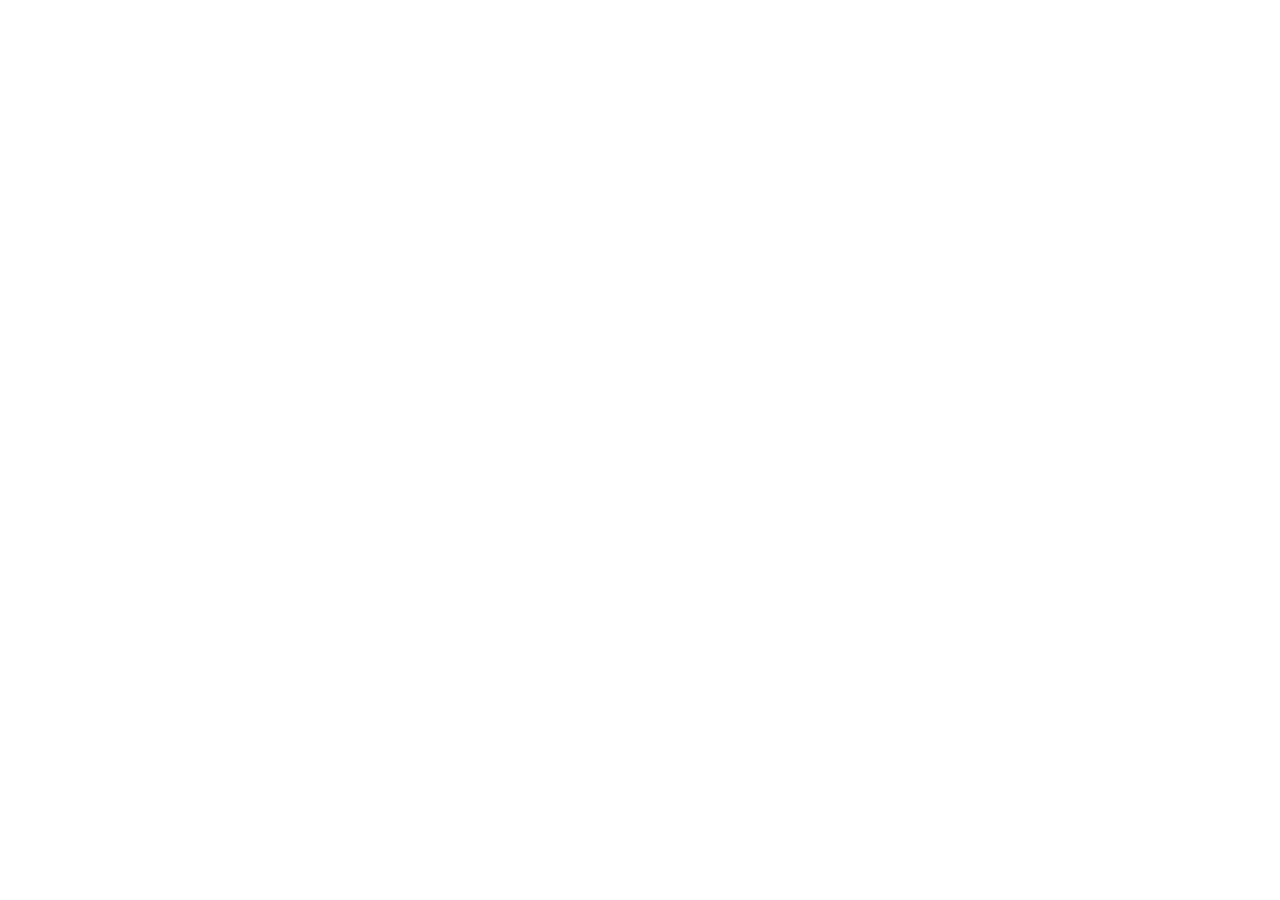
==== about.html @ 7c8efb1e "teste" ====
<!DOCTYPE html>
<html lang="pt">
<head>
    <meta charset="UTF-8">
    <meta name="viewport" content="width=device-width, initial-scale=1.0">
    <title>Document</title>
</head>
<body>
    
</body>
</html>
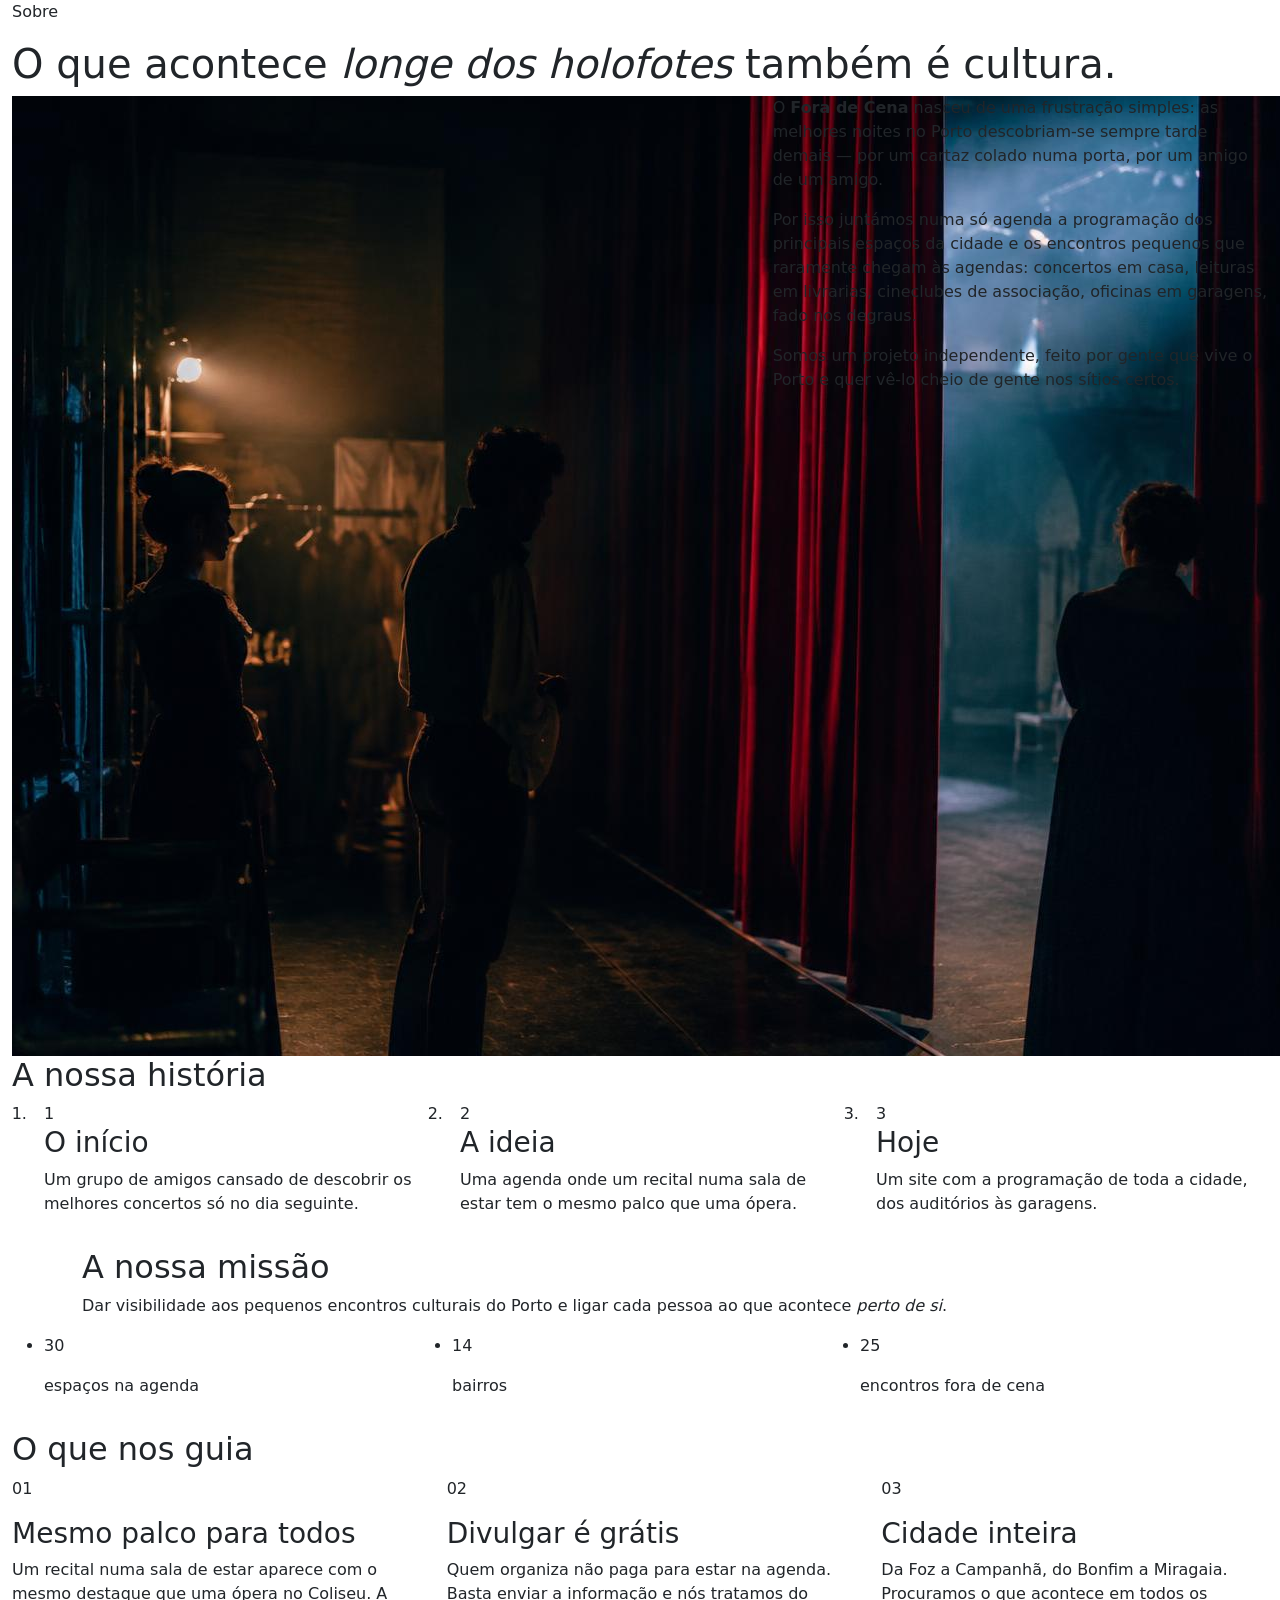
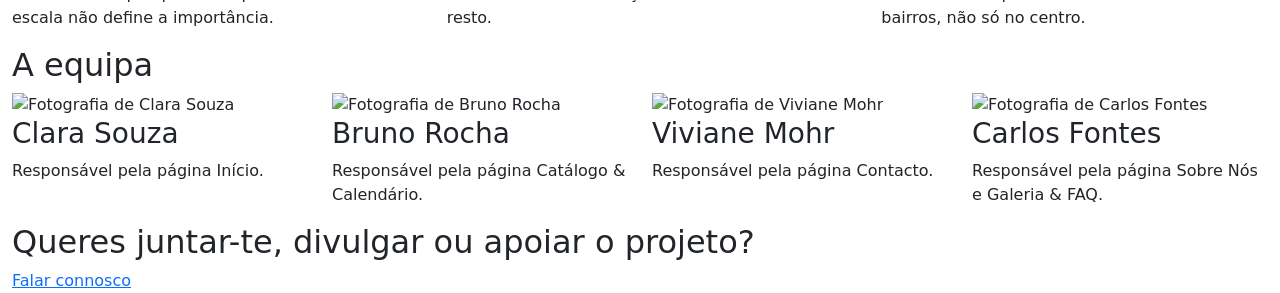
==== commit dc6144f7: "Página about Execução da página about.  Falta introduzir as fotografias da equipa.  Proximo passo, i" ====
--- a/about.html
+++ b/about.html
@@ -1,11 +1,241 @@
 <!DOCTYPE html>
 <html lang="pt">
+
 <head>
     <meta charset="UTF-8">
+    <!-- Faz a página adaptar-se à largura do ecrã (essencial para o telemóvel) -->
     <meta name="viewport" content="width=device-width, initial-scale=1.0">
-    <title>Document</title>
+    <meta name="description"
+        content="Conhece o Fora de Cena: a agenda cultural do Porto que dá o mesmo palco aos grandes espetáculos e aos pequenos encontros.">
+    <title>Sobre Nós · Fora de Cena</title>
+
+    <!-- Bootstrap 5.3 (grelha, navbar e botões prontos) -->
+    <link href="https://cdn.jsdelivr.net/npm/bootstrap@5.3.3/dist/css/bootstrap.min.css" rel="stylesheet">
+
+    <!-- Tipos de letra do guia: Fraunces (títulos) e Archivo (texto) -->
+    <link rel="preconnect" href="https://fonts.googleapis.com">
+    <link rel="preconnect" href="https://fonts.gstatic.com" crossorigin>
+    <link
+        href="https://fonts.googleapis.com/css2?family=Archivo:wght@400;500;700&family=Fraunces:ital,opsz,wght@0,9..144,300..500;1,9..144,300..500&display=swap"
+        rel="stylesheet">
+
+    <!-- O nosso CSS (todas as cores e estilos estão aqui, nada de style="" no HTML) -->
+    <link rel="stylesheet" href="css/style.css">
+
+    <!-- JavaScript: o do Bootstrap (componentes interativos) e o nosso ficheiro único -->
+    <script src="https://cdn.jsdelivr.net/npm/bootstrap@5.3.3/dist/js/bootstrap.bundle.min.js" defer></script>
+    <script src="js/script.js" defer></script>
 </head>
+
 <body>
-    
+
+    <!-- CABEÇALHO E NAVEGAÇÃO : colar aqui o <header> quando estiver no repositório -->
+
+
+    <!-- ============ CONTEÚDO PRINCIPAL DA PÁGINA ============ -->
+    <main>
+
+        <!-- 1. TÍTULO DA PÁGINA (o único h1 da página) -->
+        <section id="titulo-pagina" class="titulo-pagina">
+            <div class="container-fluid contentor">
+                <p class="etiqueta">Sobre</p>
+                <h1>O que acontece <em>longe dos holofotes</em> também é cultura.</h1>
+            </div>
+        </section>
+
+
+        <!-- 2. QUEM SOMOS: foto à esquerda e texto à direita (no telemóvel ficam um por baixo do outro) -->
+        <section id="quem-somos" class="quem-somos" aria-label="Quem somos">
+            <div class="container-fluid contentor">
+                <div class="row g-4 g-lg-5">
+
+                    <div class="col-12 col-lg-7">
+                        <img src="img/sobre-bastidores.jpg" class="foto-principal" width="1280" height="960"
+                            alt="Bastidores de um teatro">
+                    </div>
+
+                    <div class="col-12 col-lg-5 texto-quem-somos">
+                        <p>O <strong>Fora de Cena</strong> nasceu de uma frustração simples: as melhores noites no Porto
+                            descobriam-se sempre tarde demais — por um cartaz colado numa porta, por um amigo de um
+                            amigo.</p>
+                        <p>Por isso juntámos numa só agenda a programação dos principais espaços da cidade e os
+                            encontros pequenos que raramente chegam às agendas: concertos em casa, leituras em
+                            livrarias, cineclubes de associação, oficinas em garagens, fado nos degraus.</p>
+                        <p>Somos um projeto independente, feito por gente que vive o Porto e quer vê-lo cheio de gente
+                            nos sítios certos.</p>
+                    </div>
+
+                </div>
+            </div>
+        </section>
+
+
+        <!-- 3. HISTÓRIA: 3 cartões (1 por linha no telemóvel, 3 lado a lado a partir do tablet) -->
+        <section id="historia" class="historia">
+            <div class="container-fluid contentor">
+                <h2 class="titulo-seccao">A nossa história</h2>
+
+                <ol class="row g-3 g-md-4 lista-limpa">
+                    <li class="col-12 col-md-4">
+                        <article class="cartao-historia">
+                            <span class="numero-historia" aria-hidden="true">1</span>
+                            <h3>O início</h3>
+                            <p>Um grupo de amigos cansado de descobrir os melhores concertos só no dia seguinte.</p>
+                        </article>
+                    </li>
+                    <li class="col-12 col-md-4">
+                        <article class="cartao-historia">
+                            <span class="numero-historia" aria-hidden="true">2</span>
+                            <h3>A ideia</h3>
+                            <p>Uma agenda onde um recital numa sala de estar tem o mesmo palco que uma ópera.</p>
+                        </article>
+                    </li>
+                    <li class="col-12 col-md-4">
+                        <article class="cartao-historia">
+                            <span class="numero-historia" aria-hidden="true">3</span>
+                            <h3>Hoje</h3>
+                            <p>Um site com a programação de toda a cidade, dos auditórios às garagens.</p>
+                        </article>
+                    </li>
+                </ol>
+            </div>
+        </section>
+
+
+        <!-- 4. MISSÃO: faixa escura com uma frase grande -->
+        <section id="missao" class="missao">
+            <div class="container">
+                <h2 class="etiqueta">A nossa missão</h2>
+                <p class="missao-texto">Dar visibilidade aos pequenos encontros culturais do Porto e ligar cada pessoa
+                    ao que acontece <em>perto de si</em>.</p>
+            </div>
+        </section>
+
+
+        <!-- 5. NÚMEROS: 3 lado a lado em todos os ecrãs, como no esboço -->
+        <section id="numeros" class="numeros" aria-label="O Fora de Cena em números">
+            <div class="container-fluid contentor">
+                <ul class="row g-0 lista-limpa">
+                    <li class="col-4 numero">
+                        <p class="numero-valor">30</p>
+                        <p class="numero-legenda">espaços na agenda</p>
+                    </li>
+                    <li class="col-4 numero">
+                        <p class="numero-valor">14</p>
+                        <p class="numero-legenda">bairros</p>
+                    </li>
+                    <li class="col-4 numero">
+                        <p class="numero-valor">25</p>
+                        <p class="numero-legenda">encontros fora de cena</p>
+                    </li>
+                </ul>
+            </div>
+        </section>
+
+
+        <!-- 6. VALORES: o que nos guia (1 por linha no telemóvel, 3 lado a lado a partir do tablet) -->
+        <section id="valores" class="valores">
+            <div class="container-fluid contentor">
+                <h2 class="titulo-seccao">O que nos guia</h2>
+
+                <div class="row g-4 g-lg-5">
+                    <!-- A coluna (article) cria o espaço; a linha fica na div de dentro. Por isso são 3 linhas separadas -->
+                    <article class="col-12 col-md-4">
+                        <div class="valor">
+                            <p class="valor-numero" aria-hidden="true">01</p>
+                            <h3>Mesmo palco para todos</h3>
+                            <p>Um recital numa sala de estar aparece com o mesmo destaque que uma ópera no Coliseu. A
+                                escala não define a importância.</p>
+                        </div>
+                    </article>
+                    <article class="col-12 col-md-4">
+                        <div class="valor">
+                            <p class="valor-numero" aria-hidden="true">02</p>
+                            <h3>Divulgar é grátis</h3>
+                            <p>Quem organiza não paga para estar na agenda. Basta enviar a informação e nós tratamos do
+                                resto.</p>
+                        </div>
+                    </article>
+                    <article class="col-12 col-md-4">
+                        <div class="valor">
+                            <p class="valor-numero" aria-hidden="true">03</p>
+                            <h3>Cidade inteira</h3>
+                            <p>Da Foz a Campanhã, do Bonfim a Miragaia. Procuramos o que acontece em todos os bairros,
+                                não só no centro.</p>
+                        </div>
+                    </article>
+                </div>
+            </div>
+        </section>
+
+
+        <!-- 7. EQUIPA: 4 cartões (1 no telemóvel, 2 no tablet, 4 no computador) -->
+        <section id="equipa" class="equipa">
+            <div class="container-fluid contentor">
+                <h2 class="titulo-seccao">A equipa</h2>
+
+                <div class="row g-3 g-md-4">
+
+                    <!-- Cartão da Clara -->
+                    <article class="col-12 col-sm-6 col-lg-3">
+                        <div class="cartao-equipa">
+                            <img src="" class="foto-equipa" width="96" height="96"
+                                alt="Fotografia de Clara Souza">
+                            <h3>Clara Souza</h3>
+                            <p class="bio">Responsável pela página Início.</p>
+                        </div>
+                    </article>
+
+                    <!-- Cartão do Bruno -->
+                    <article class="col-12 col-sm-6 col-lg-3">
+                        <div class="cartao-equipa">
+                            <img src="" class="foto-equipa" width="96" height="96"
+                                alt="Fotografia de Bruno Rocha">
+                            <h3>Bruno Rocha</h3>
+                            <p class="bio">Responsável pela página Catálogo & Calendário.</p>
+                        </div>
+                    </article>
+
+                    <!-- Cartão da Viviane -->
+                    <article class="col-12 col-sm-6 col-lg-3">
+                        <div class="cartao-equipa">
+                            <img src="" class="foto-equipa" width="96" height="96"
+                                alt="Fotografia de Viviane Mohr">
+                            <h3>Viviane Mohr</h3>
+
+                            <p class="bio">Responsável pela página Contacto.</p>
+                        </div>
+                    </article>
+
+                    <!-- Cartão do Carlos -->
+                    <article class="col-12 col-sm-6 col-lg-3">
+                        <div class="cartao-equipa">
+                            <img src="" class="foto-equipa" width="96" height="96"
+                                alt="Fotografia de Carlos Fontes">
+                            <h3>Carlos Fontes</h3>
+
+                            <p class="bio">Responsável pela página Sobre Nós e Galeria & FAQ.</p>
+                        </div>
+                    </article>
+
+                </div>
+            </div>
+        </section>
+
+
+        <!-- 8. CONVITE PARA CONTACTO: faixa de azulejos com botão para a página de contacto -->
+        <section id="convite" class="convite">
+            <div class="container-fluid contentor convite-conteudo">
+                <h2>Queres juntar-te, divulgar ou apoiar o projeto?</h2>
+                <a href="contact.html" class="botao-principal">Falar connosco</a>
+            </div>
+        </section>
+
+    </main>
+
+
+    <!-- RODAPÉ: colar aqui o <footer> quando estiver no repositório -->
+
 </body>
+
 </html>
--- a/css/style.css
+++ b/css/style.css
@@ -0,0 +1,6 @@
+/*Estilos globais*/
+
+
+
+
+/*Página do catálogo (catalogue.html)*/
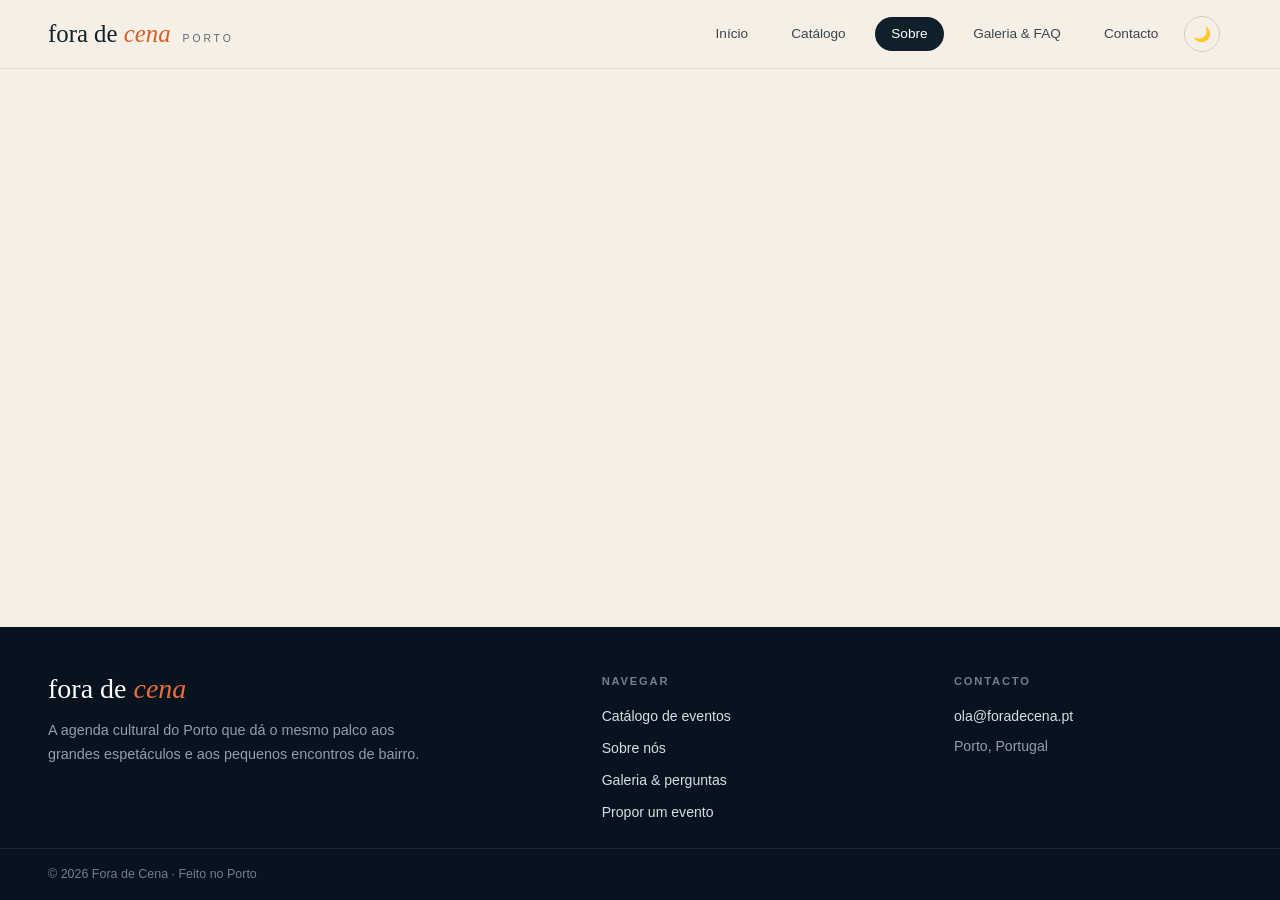
==== commit fdefdf35: "Adiciona header, footer e imagens" ====
--- a/about.html
+++ b/about.html
@@ -1,241 +1,139 @@
 <!DOCTYPE html>
-<html lang="pt">
-
+<html lang="pt-PT">
 <head>
-    <meta charset="UTF-8">
-    <!-- Faz a página adaptar-se à largura do ecrã (essencial para o telemóvel) -->
-    <meta name="viewport" content="width=device-width, initial-scale=1.0">
-    <meta name="description"
-        content="Conhece o Fora de Cena: a agenda cultural do Porto que dá o mesmo palco aos grandes espetáculos e aos pequenos encontros.">
-    <title>Sobre Nós · Fora de Cena</title>
-
-    <!-- Bootstrap 5.3 (grelha, navbar e botões prontos) -->
-    <link href="https://cdn.jsdelivr.net/npm/bootstrap@5.3.3/dist/css/bootstrap.min.css" rel="stylesheet">
-
-    <!-- Tipos de letra do guia: Fraunces (títulos) e Archivo (texto) -->
-    <link rel="preconnect" href="https://fonts.googleapis.com">
-    <link rel="preconnect" href="https://fonts.gstatic.com" crossorigin>
-    <link
-        href="https://fonts.googleapis.com/css2?family=Archivo:wght@400;500;700&family=Fraunces:ital,opsz,wght@0,9..144,300..500;1,9..144,300..500&display=swap"
-        rel="stylesheet">
-
-    <!-- O nosso CSS (todas as cores e estilos estão aqui, nada de style="" no HTML) -->
-    <link rel="stylesheet" href="css/style.css">
-
-    <!-- JavaScript: o do Bootstrap (componentes interativos) e o nosso ficheiro único -->
-    <script src="https://cdn.jsdelivr.net/npm/bootstrap@5.3.3/dist/js/bootstrap.bundle.min.js" defer></script>
-    <script src="js/script.js" defer></script>
+  <meta charset="UTF-8">
+  <meta name="viewport" content="width=device-width, initial-scale=1.0">
+  <title>Fora de Cena — Porto</title>
+  <!-- Bootstrap-->
+  <link href="https://cdn.jsdelivr.net/npm/bootstrap@5.3.3/dist/css/bootstrap.min.css" rel="stylesheet">
+  <!-- CSS -->
+  <link rel="stylesheet" href="css/style.css">
 </head>
 
-<body>
+<body class="d-flex flex-column min-vh-100">
 
-    <!-- CABEÇALHO E NAVEGAÇÃO : colar aqui o <header> quando estiver no repositório -->
+  <!--Header + menu sanduíche -->
+  <header class="navbar navbar-expand-lg border-bottom py-3 sticky-top site-header">
+    <div class="container-fluid px-3 px-md-4 px-lg-5">
+
+      <!-- LOGO -->
+      <a href="index.html" class="navbar-brand logo-marca d-inline-flex align-items-baseline gap-2 m-0">
+      <span>fora de <span class="logo-cena">cena</span></span>
+      <span class="logo-sub ms-1">PORTO</span>
+      </a>
+
+      <!-- Sanduíche mobile -->
+      <button class="navbar-toggler border-0 shadow-none" type="button" data-bs-toggle="collapse" data-bs-target="#menuSanduiche"
+              aria-controls="menuSanduiche" aria-expanded="false" aria-label="Abrir menu">
+        <span class="navbar-toggler-icon"></span>
+      </button>
+
+      <!-- Links de navegação + botão dark mode -->
+      <div class="collapse navbar-collapse justify-content-end" id="menuSanduiche">
+        <ul class="navbar-nav list-unstyled align-items-lg-center gap-2 gap-lg-3 pt-3 pt-lg-0 mb-0">
+          <li class="nav-item">
+            <a class="nav-link nav-custom text-nowrap" href="index.html">Início</a>
+          </li>
+          <li class="nav-item">
+            <a class="nav-link nav-custom text-nowrap" href="catalogue.html">Catálogo</a>
+          </li>
+          <li class="nav-item">
+            <a class="nav-link nav-custom text-nowrap nav-pill active" href="about.html">Sobre</a>
+          </li>
+          <li class="nav-item">
+            <a class="nav-link nav-custom text-nowrap" href="gallery-faq.html">Galeria &amp; FAQ</a>
+          </li>
+          <li class="nav-item">
+            <a class="nav-link nav-custom text-nowrap" href="contact.html">Contacto</a>
+          </li>
+          <!--Botão Dark Mode-->
+          <li class="nav-item ms-lg-2 mt-2 mt-lg-0">
+            <button id="toggleTheme" type="button" class="btn-theme-circle" aria-label="Alternar tema">
+              🌙
+            </button>
+          </li>
+        </ul>
+      </div>
+
+    </div>
+  </header>
 
 
-    <!-- ============ CONTEÚDO PRINCIPAL DA PÁGINA ============ -->
-    <main>
 
-        <!-- 1. TÍTULO DA PÁGINA (o único h1 da página) -->
-        <section id="titulo-pagina" class="titulo-pagina">
-            <div class="container-fluid contentor">
-                <p class="etiqueta">Sobre</p>
-                <h1>O que acontece <em>longe dos holofotes</em> também é cultura.</h1>
-            </div>
-        </section>
+  <!-- Preencha aqui com seu código -->
+  <main class="flex-grow-1 py-5">
+    <div class="container-fluid px-3 px-md-4 px-lg-5">
+      <!-- Conteúdo específico da página -->
+    </div>
+  </main>
 
 
-        <!-- 2. QUEM SOMOS: foto à esquerda e texto à direita (no telemóvel ficam um por baixo do outro) -->
-        <section id="quem-somos" class="quem-somos" aria-label="Quem somos">
-            <div class="container-fluid contentor">
-                <div class="row g-4 g-lg-5">
 
-                    <div class="col-12 col-lg-7">
-                        <img src="img/sobre-bastidores.jpg" class="foto-principal" width="1280" height="960"
-                            alt="Bastidores de um teatro">
-                    </div>
+  <!-- Footer -->
+  <footer class="site-footer mt-auto">
+    <div class="container-fluid px-3 px-md-4 px-lg-5 pt-5 pb-4">
+      <div class="row gy-4 justify-content-between">
 
-                    <div class="col-12 col-lg-5 texto-quem-somos">
-                        <p>O <strong>Fora de Cena</strong> nasceu de uma frustração simples: as melhores noites no Porto
-                            descobriam-se sempre tarde demais — por um cartaz colado numa porta, por um amigo de um
-                            amigo.</p>
-                        <p>Por isso juntámos numa só agenda a programação dos principais espaços da cidade e os
-                            encontros pequenos que raramente chegam às agendas: concertos em casa, leituras em
-                            livrarias, cineclubes de associação, oficinas em garagens, fado nos degraus.</p>
-                        <p>Somos um projeto independente, feito por gente que vive o Porto e quer vê-lo cheio de gente
-                            nos sítios certos.</p>
-                    </div>
+        <!-- Coluna 1: Marca e descrição -->
+        <div class="col-12 col-lg-5">
+          <div class="logo-marca footer-logo d-inline-flex align-items-baseline gap-2 mb-3">
+            <span>fora de <span class="logo-cena">cena</span></span>
+          </div>
+          <p class="footer-desc mb-0" style="max-width: 380px;">
+            A agenda cultural do Porto que dá o mesmo palco aos grandes espetáculos e aos pequenos encontros de bairro.
+          </p>
+        </div>
 
-                </div>
-            </div>
-        </section>
+        <!-- Coluna 2: Navegar -->
+        <div class="col-6 col-md-4 col-lg-3">
+          <h6 class="footer-heading mb-3">NAVEGAR</h6>
+          <ul class="list-unstyled d-flex flex-column gap-2 mb-0">
+            <li><a href="catalogo.html" class="footer-link">Catálogo de eventos</a></li>
+            <li><a href="sobre.html" class="footer-link">Sobre nós</a></li>
+            <li><a href="galeria-faq.html" class="footer-link">Galeria &amp; perguntas</a></li>
+            <li><a href="propor.html" class="footer-link">Propor um evento</a></li>
+          </ul>
+        </div>
 
+        <!-- Coluna 3: Contacto -->
+        <div class="col-6 col-md-4 col-lg-3">
+          <h6 class="footer-heading mb-3">CONTACTO</h6>
+          <ul class="list-unstyled d-flex flex-column gap-2 mb-0">
+            <li><a href="mailto:ola@foradecena.pt" class="footer-link">ola@foradecena.pt</a></li>
+            <li class="footer-text-muted">Porto, Portugal</li>
+          </ul>
+        </div>
 
-        <!-- 3. HISTÓRIA: 3 cartões (1 por linha no telemóvel, 3 lado a lado a partir do tablet) -->
-        <section id="historia" class="historia">
-            <div class="container-fluid contentor">
-                <h2 class="titulo-seccao">A nossa história</h2>
+      </div>
+    </div>
 
-                <ol class="row g-3 g-md-4 lista-limpa">
-                    <li class="col-12 col-md-4">
-                        <article class="cartao-historia">
-                            <span class="numero-historia" aria-hidden="true">1</span>
-                            <h3>O início</h3>
-                            <p>Um grupo de amigos cansado de descobrir os melhores concertos só no dia seguinte.</p>
-                        </article>
-                    </li>
-                    <li class="col-12 col-md-4">
-                        <article class="cartao-historia">
-                            <span class="numero-historia" aria-hidden="true">2</span>
-                            <h3>A ideia</h3>
-                            <p>Uma agenda onde um recital numa sala de estar tem o mesmo palco que uma ópera.</p>
-                        </article>
-                    </li>
-                    <li class="col-12 col-md-4">
-                        <article class="cartao-historia">
-                            <span class="numero-historia" aria-hidden="true">3</span>
-                            <h3>Hoje</h3>
-                            <p>Um site com a programação de toda a cidade, dos auditórios às garagens.</p>
-                        </article>
-                    </li>
-                </ol>
-            </div>
-        </section>
+    <!-- Barra inferior do footer -->
+    <div class="footer-bottom">
+      <div class="container-fluid px-3 px-md-4 px-lg-5 py-3">
+        <p class="footer-copy mb-0">&copy; 2026 Fora de Cena &middot; Feito no Porto</p>
+      </div>
+    </div>
+  </footer>
 
+  <script src="https://cdn.jsdelivr.net/npm/bootstrap@5.3.3/dist/js/bootstrap.bundle.min.js"></script>
 
-        <!-- 4. MISSÃO: faixa escura com uma frase grande -->
-        <section id="missao" class="missao">
-            <div class="container">
-                <h2 class="etiqueta">A nossa missão</h2>
-                <p class="missao-texto">Dar visibilidade aos pequenos encontros culturais do Porto e ligar cada pessoa
-                    ao que acontece <em>perto de si</em>.</p>
-            </div>
-        </section>
+  <!--Script do Dark / Light Mode -->
+  <script>
+    const htmlEl = document.documentElement;
+    const btn = document.getElementById('toggleTheme');
 
+    const savedTheme = localStorage.getItem('theme') || 'light';
+    htmlEl.setAttribute('data-bs-theme', savedTheme);
+    btn.textContent = savedTheme === 'dark' ? '☀️' : '🌙';
 
-        <!-- 5. NÚMEROS: 3 lado a lado em todos os ecrãs, como no esboço -->
-        <section id="numeros" class="numeros" aria-label="O Fora de Cena em números">
-            <div class="container-fluid contentor">
-                <ul class="row g-0 lista-limpa">
-                    <li class="col-4 numero">
-                        <p class="numero-valor">30</p>
-                        <p class="numero-legenda">espaços na agenda</p>
-                    </li>
-                    <li class="col-4 numero">
-                        <p class="numero-valor">14</p>
-                        <p class="numero-legenda">bairros</p>
-                    </li>
-                    <li class="col-4 numero">
-                        <p class="numero-valor">25</p>
-                        <p class="numero-legenda">encontros fora de cena</p>
-                    </li>
-                </ul>
-            </div>
-        </section>
-
-
-        <!-- 6. VALORES: o que nos guia (1 por linha no telemóvel, 3 lado a lado a partir do tablet) -->
-        <section id="valores" class="valores">
-            <div class="container-fluid contentor">
-                <h2 class="titulo-seccao">O que nos guia</h2>
-
-                <div class="row g-4 g-lg-5">
-                    <!-- A coluna (article) cria o espaço; a linha fica na div de dentro. Por isso são 3 linhas separadas -->
-                    <article class="col-12 col-md-4">
-                        <div class="valor">
-                            <p class="valor-numero" aria-hidden="true">01</p>
-                            <h3>Mesmo palco para todos</h3>
-                            <p>Um recital numa sala de estar aparece com o mesmo destaque que uma ópera no Coliseu. A
-                                escala não define a importância.</p>
-                        </div>
-                    </article>
-                    <article class="col-12 col-md-4">
-                        <div class="valor">
-                            <p class="valor-numero" aria-hidden="true">02</p>
-                            <h3>Divulgar é grátis</h3>
-                            <p>Quem organiza não paga para estar na agenda. Basta enviar a informação e nós tratamos do
-                                resto.</p>
-                        </div>
-                    </article>
-                    <article class="col-12 col-md-4">
-                        <div class="valor">
-                            <p class="valor-numero" aria-hidden="true">03</p>
-                            <h3>Cidade inteira</h3>
-                            <p>Da Foz a Campanhã, do Bonfim a Miragaia. Procuramos o que acontece em todos os bairros,
-                                não só no centro.</p>
-                        </div>
-                    </article>
-                </div>
-            </div>
-        </section>
-
-
-        <!-- 7. EQUIPA: 4 cartões (1 no telemóvel, 2 no tablet, 4 no computador) -->
-        <section id="equipa" class="equipa">
-            <div class="container-fluid contentor">
-                <h2 class="titulo-seccao">A equipa</h2>
-
-                <div class="row g-3 g-md-4">
-
-                    <!-- Cartão da Clara -->
-                    <article class="col-12 col-sm-6 col-lg-3">
-                        <div class="cartao-equipa">
-                            <img src="" class="foto-equipa" width="96" height="96"
-                                alt="Fotografia de Clara Souza">
-                            <h3>Clara Souza</h3>
-                            <p class="bio">Responsável pela página Início.</p>
-                        </div>
-                    </article>
-
-                    <!-- Cartão do Bruno -->
-                    <article class="col-12 col-sm-6 col-lg-3">
-                        <div class="cartao-equipa">
-                            <img src="" class="foto-equipa" width="96" height="96"
-                                alt="Fotografia de Bruno Rocha">
-                            <h3>Bruno Rocha</h3>
-                            <p class="bio">Responsável pela página Catálogo & Calendário.</p>
-                        </div>
-                    </article>
-
-                    <!-- Cartão da Viviane -->
-                    <article class="col-12 col-sm-6 col-lg-3">
-                        <div class="cartao-equipa">
-                            <img src="" class="foto-equipa" width="96" height="96"
-                                alt="Fotografia de Viviane Mohr">
-                            <h3>Viviane Mohr</h3>
-
-                            <p class="bio">Responsável pela página Contacto.</p>
-                        </div>
-                    </article>
-
-                    <!-- Cartão do Carlos -->
-                    <article class="col-12 col-sm-6 col-lg-3">
-                        <div class="cartao-equipa">
-                            <img src="" class="foto-equipa" width="96" height="96"
-                                alt="Fotografia de Carlos Fontes">
-                            <h3>Carlos Fontes</h3>
-
-                            <p class="bio">Responsável pela página Sobre Nós e Galeria & FAQ.</p>
-                        </div>
-                    </article>
-
-                </div>
-            </div>
-        </section>
-
-
-        <!-- 8. CONVITE PARA CONTACTO: faixa de azulejos com botão para a página de contacto -->
-        <section id="convite" class="convite">
-            <div class="container-fluid contentor convite-conteudo">
-                <h2>Queres juntar-te, divulgar ou apoiar o projeto?</h2>
-                <a href="contact.html" class="botao-principal">Falar connosco</a>
-            </div>
-        </section>
-
-    </main>
-
-
-    <!-- RODAPÉ: colar aqui o <footer> quando estiver no repositório -->
+    btn.addEventListener('click', () => {
+      const currentTheme = htmlEl.getAttribute('data-bs-theme');
+      const nextTheme = currentTheme === 'dark' ? 'light' : 'dark';
+      htmlEl.setAttribute('data-bs-theme', nextTheme);
+      localStorage.setItem('theme', nextTheme);
+      btn.textContent = nextTheme === 'dark' ? '☀️' : '🌙';
+    });
+  </script>
 
 </body>
-
 </html>
--- a/css/style.css
+++ b/css/style.css
@@ -1,6 +1,330 @@
-/*Estilos globais*/
-
-
-
-
-/*Página do catálogo (catalogue.html)*/+/*Início (index.html)*/
+body {
+  font-family: 'Montserrat', sans-serif;
+  background-color: #f6efe6;
+  color: #11202c;
+  transition: background-color 0.25s ease, color 0.25s ease;
+}
+
+.logo-marca {
+  font-family: 'Playfair Display', Georgia, serif;
+  font-size: 1.55rem;
+  font-weight: 500;
+  line-height: 1;
+  color: #11202c;
+  text-decoration: none;
+}
+
+.logo-cena {
+  font-style: italic;
+  color: #d95d24;
+  font-weight: 500;
+}
+
+.logo-sub {
+  font-family: 'Montserrat', sans-serif;
+  font-size: 0.65rem;
+  font-weight: 500;
+  letter-spacing: 0.28em;
+  text-transform: uppercase;
+  color: #5a6772;
+}
+
+/* header */
+.site-header {
+  background-color: #f6efe6;
+  border-color: rgba(17, 32, 44, 0.08) !important;
+}
+
+.navbar-nav,
+.navbar-nav .nav-item {
+  list-style: none;
+}
+
+.nav-custom {
+  color: #3a4650;
+  font-size: 0.85rem;
+  font-weight: 500;
+  padding: 0.45rem 0.85rem !important;
+  border-radius: 999px;
+  white-space: nowrap;
+  transition: color 0.2s ease, background-color 0.2s ease;
+}
+
+.nav-custom:hover {
+  color: #d95d24;
+}
+
+.nav-pill.active,
+.nav-custom.active {
+  background-color: #10202b !important;
+  color: #ffffff !important;
+  border-radius: 999px;
+  padding: 0.45rem 1rem !important;
+}
+
+/* Botão Dark Mode circular */
+.btn-theme-circle {
+  width: 36px;
+  height: 36px;
+  border-radius: 50%;
+  border: 1px solid rgba(17, 32, 44, 0.16);
+  background-color: transparent;
+  color: #11202c;
+  display: inline-flex;
+  align-items: center;
+  justify-content: center;
+  font-size: 0.9rem;
+  line-height: 1;
+  padding: 0;
+  cursor: pointer;
+  transition: background-color 0.2s ease, border-color 0.2s ease, transform 0.15s ease;
+}
+
+.btn-theme-circle:hover {
+  background-color: rgba(17, 32, 44, 0.06);
+  border-color: rgba(17, 32, 44, 0.3);
+}
+
+@media (min-width: 992px) {
+  .btn-theme-circle {
+    transform: translateX(-12px);
+  }
+
+  .btn-theme-circle:active {
+    transform: translateX(-12px) scale(0.96);
+  }
+}
+
+/* hero/img */
+.hero-section {
+  min-height: 78vh;
+  position: relative;
+  color: #ffffff;
+  /* Se o style.css estiver dentro de uma pasta 'css/', altere para url('../img/porto.inicio.avif') */
+  background:
+    linear-gradient(
+      90deg,
+      rgba(6, 12, 20, 0.86) 0%,
+      rgba(6, 12, 20, 0.56) 52%,
+      rgba(6, 12, 20, 0.25) 100%
+    ),
+    url('/img/porto.inicio.avif') center center / cover no-repeat;
+}
+
+.hero-kicker {
+  font-size: 0.72rem;
+  font-weight: 600;
+  letter-spacing: 0.22em;
+  text-transform: uppercase;
+  color: rgba(255, 255, 255, 0.72);
+}
+
+.hero-title {
+  font-family: 'Playfair Display', Georgia, serif;
+  font-size: clamp(2.4rem, 4.8vw, 4rem);
+  font-weight: 500;
+  line-height: 1.08;
+  color: #ffffff;
+}
+
+.hero-title-accent {
+  font-style: italic;
+  color: #e06328;
+}
+
+.hero-subtitle {
+  font-size: 1rem;
+  line-height: 1.65;
+  color: rgba(255, 255, 255, 0.85) !important;
+}
+
+.btn-cta-orange {
+  background-color: #d95d24;
+  color: #ffffff !important;
+  border: none;
+  border-radius: 999px;
+  padding: 0.72rem 1.5rem;
+  font-size: 0.88rem;
+  font-weight: 500;
+  text-decoration: none;
+}
+
+.btn-cta-orange:hover {
+  background-color: #c24f1a;
+  color: #ffffff !important;
+}
+
+.btn-cta-outline {
+  background-color: rgba(12, 20, 30, 0.65);
+  color: #ffffff !important;
+  border: 1px solid rgba(255, 255, 255, 0.24);
+  border-radius: 999px;
+  padding: 0.72rem 1.5rem;
+  font-size: 0.88rem;
+  font-weight: 500;
+  text-decoration: none;
+}
+
+.btn-cta-outline:hover {
+  background-color: rgba(255, 255, 255, 0.12);
+  color: #ffffff !important;
+  border-color: rgba(255, 255, 255, 0.45);
+}
+
+/* Botão Dark Mode circular */
+.btn-theme-circle {
+  width: 36px;
+  height: 36px;
+  border-radius: 50%;
+  border: 1px solid rgba(17, 32, 44, 0.16);
+  background-color: transparent;
+  color: #11202c;
+  display: inline-flex;
+  align-items: center;
+  justify-content: center;
+  font-size: 0.9rem;
+  line-height: 1;
+  padding: 0;
+  cursor: pointer;
+  transition: background-color 0.2s ease, border-color 0.2s ease, transform 0.15s ease;
+}
+
+.btn-theme-circle:hover {
+  background-color: rgba(17, 32, 44, 0.06);
+  border-color: rgba(17, 32, 44, 0.3);
+}
+
+@media (min-width: 992px) {
+  .btn-theme-circle {
+    transform: translateX(-12px);
+  }
+
+  .btn-theme-circle:active {
+    transform: translateX(-12px) scale(0.96);
+  }
+}
+
+
+/* DARK MODE */
+[data-bs-theme="dark"] body {
+  background-color: #0b131e;
+  color: #f3efe8;
+}
+
+[data-bs-theme="dark"] .site-header {
+  background-color: #0b131e;
+  border-color: rgba(255, 255, 255, 0.08) !important;
+}
+
+[data-bs-theme="dark"] .logo-marca {
+  color: #f3efe8;
+}
+
+[data-bs-theme="dark"] .logo-cena {
+  color: #e86f38;
+}
+
+[data-bs-theme="dark"] .logo-sub {
+  color: #9aa8b6;
+}
+
+[data-bs-theme="dark"] .nav-custom {
+  color: #c5d0da;
+}
+
+[data-bs-theme="dark"] .nav-custom:hover {
+  color: #e86f38;
+}
+
+[data-bs-theme="dark"] .nav-pill.active,
+[data-bs-theme="dark"] .nav-custom.active {
+  background-color: #e86f38 !important;
+  color: #ffffff !important;
+}
+
+[data-bs-theme="dark"] .btn-theme-circle {
+  border-color: rgba(255, 255, 255, 0.18);
+  color: #f3efe8;
+}
+
+[data-bs-theme="dark"] .btn-theme-circle:hover {
+  background-color: rgba(255, 255, 255, 0.08);
+  border-color: rgba(255, 255, 255, 0.35);
+}
+
+/*  FOOTER */
+footer.site-footer,
+footer.site-footer[data-bs-theme],
+[data-bs-theme="dark"] footer.site-footer,
+[data-bs-theme="light"] footer.site-footer {
+  background-color: #091320 !important;
+  color: #e6ecf2 !important;
+}
+
+footer.site-footer .logo-marca,
+footer.site-footer .footer-logo {
+  color: #ffffff !important;
+  font-size: 1.75rem;
+}
+
+footer.site-footer .logo-cena {
+  color: #e86f38 !important;
+}
+
+footer.site-footer .footer-desc {
+  color: #8f9ead !important;
+  font-size: 0.9rem;
+  line-height: 1.65;
+}
+
+footer.site-footer .footer-heading {
+  color: #6f8091 !important;
+  font-size: 0.7rem;
+  font-weight: 600;
+  letter-spacing: 0.16em;
+  text-transform: uppercase;
+}
+
+footer.site-footer a,
+footer.site-footer .footer-link {
+  color: #d5dde5 !important;
+  text-decoration: none !important;
+  font-size: 0.88rem;
+  transition: color 0.2s ease;
+}
+
+footer.site-footer a:hover,
+footer.site-footer .footer-link:hover {
+  color: #e86f38 !important;
+  text-decoration: none !important;
+}
+
+footer.site-footer .footer-text-muted {
+  color: #8f9ead !important;
+  font-size: 0.88rem;
+}
+
+footer.site-footer .footer-bottom {
+  border-top: 1px solid rgba(255, 255, 255, 0.08) !important;
+}
+
+footer.site-footer .footer-copy {
+  color: #6f8091 !important;
+  font-size: 0.78rem;
+}
+/* Pílula escura no item ativo (tema claro) */
+.navbar-nav .nav-link.nav-pill.active,
+.navbar-nav .nav-link.nav-custom.active {
+  background-color: #10202b !important;
+  color: #ffffff !important;
+  border-radius: 999px;
+  padding: 0.45rem 1rem !important;
+}
+
+/* Ajuste quando o Dark Mode estiver ativo */
+[data-bs-theme="dark"] .navbar-nav .nav-link.nav-pill.active,
+[data-bs-theme="dark"] .navbar-nav .nav-link.nav-custom.active {
+  background-color: #e86f38 !important;
+  color: #ffffff !important;
+}
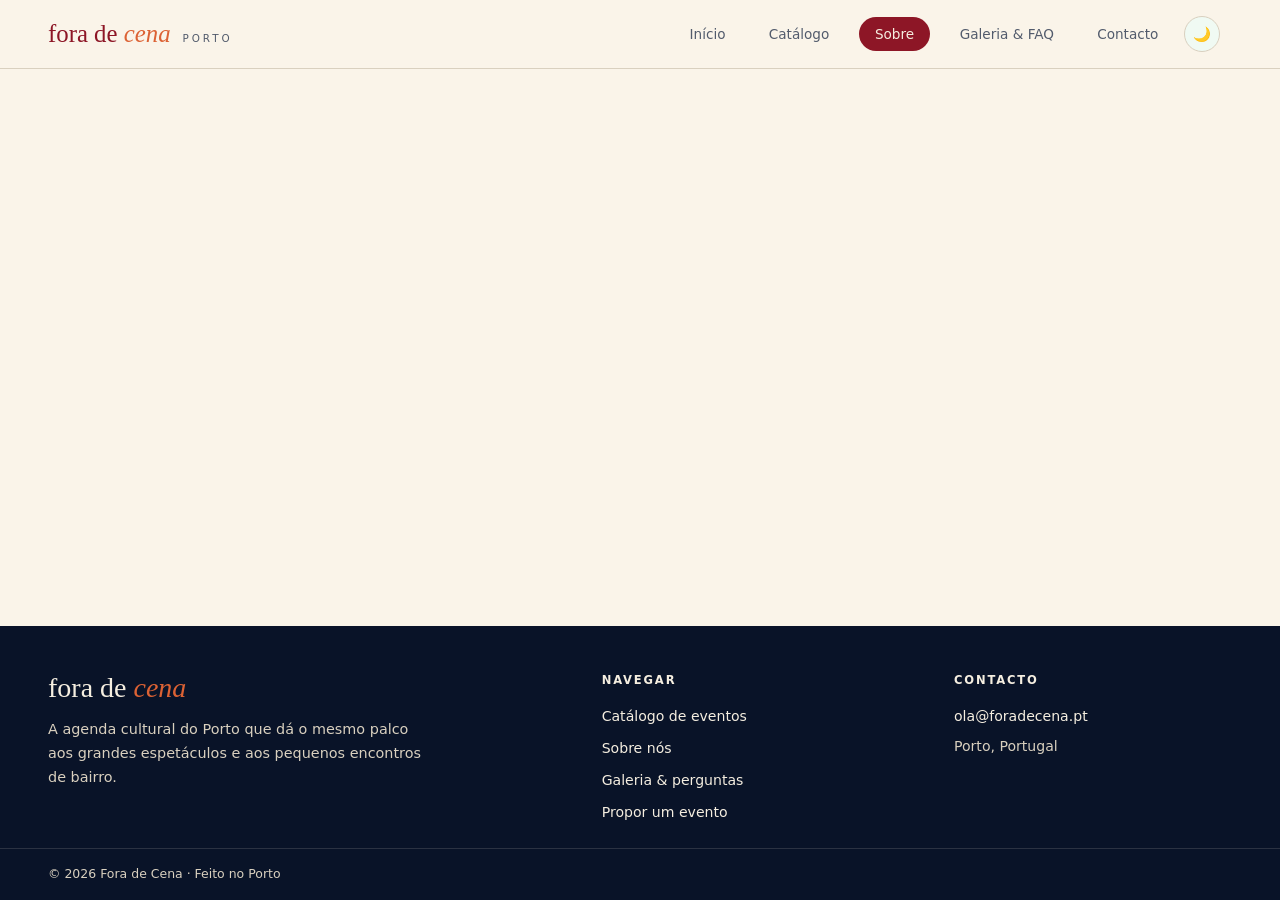
==== commit ab7ef307: "Atualiza os ficheiros e o CSS global" ====
--- a/about.html
+++ b/about.html
@@ -6,8 +6,10 @@
   <title>Fora de Cena — Porto</title>
   <!-- Bootstrap-->
   <link href="https://cdn.jsdelivr.net/npm/bootstrap@5.3.3/dist/css/bootstrap.min.css" rel="stylesheet">
-  <!-- CSS -->
+  <!-- CSS geral (header e footer) -->
   <link rel="stylesheet" href="css/style.css">
+  <!-- CSS da sua página-->
+   <link rel="stylesheet" href="css/about.css">
 </head>
 
 <body class="d-flex flex-column min-vh-100">
--- a/css/style.css
+++ b/css/style.css
@@ -1,330 +1,231 @@
-/*Início (index.html)*/
+/* VARIÁVEIS DO GUIA DE ESTILO */
+:root {
+ --papel: #FAF4E9; /*fundo geral de todas as páginas*/
+ --cartao: #F0FAF3; /*fundo de cartões de eventos, formulários e calendário*/
+ --areia: #EFE5D3; /*é um tom de apoio claro, útil para fundos secundários suaves*/
+ --linha: #D9D0BF; /*define a cor de vivisórias, bordas de campos e tabelas*/
+ --tinta: #8D1626; /*texto principal e botões ativos*/
+ --texto-suave: #525B6C; /*cor de legendas, datas e rótulos secundários*/
+ --noite: #091328; /*rodapé, faixas escuras de texto sobre o fundo claro*/
+ --texto-claro: #F5EEE0;
+ --azulejo: #1C47A6; /*cor de destaque princiapl de badges e links*/
+ --terracota: #DC6234; /*botões principal 'Fora de Cena', itálicos e destaques*/
+ --verde: #14764A; /*etiqueta/badge de evento 'Gratuito'*/
+ --erro: #D02C2A; /*mensagens ou estados de erros*/
+ --font-titulos: "Fraunces", Georgia, serif; /*família tipográfica definida para cabeçalhos*/
+ --font-texto: "Archivo", system-ui, sans-serif; /*parágrafos, botões e formulários*/
+ --raio: 16px;
+ --sombra: 0 18px 40px -28px rgba(9, 19, 40, 0.55);
+}
+
+/*  TIPOGRAFIA & BASE GLOBAL*/
 body {
-  font-family: 'Montserrat', sans-serif;
-  background-color: #f6efe6;
-  color: #11202c;
-  transition: background-color 0.25s ease, color 0.25s ease;
+ font-family: var(--font-texto);
+ background-color: var(--papel);
+ color: var(--tinta);
+ transition: background-color 0.25s ease, color 0.25s ease;
+}
+
+h1, h2, h3 {
+ font-family: var(--font-titulos);
+ letter-spacing: -0.02em;
+}
+
+/*  HEADER & NAVEGAÇÃO GLOBAL */
+.site-header {
+ background-color: var(--papel);
+ border-color: var(--linha) !important;
 }
 
 .logo-marca {
-  font-family: 'Playfair Display', Georgia, serif;
-  font-size: 1.55rem;
-  font-weight: 500;
-  line-height: 1;
-  color: #11202c;
-  text-decoration: none;
+ font-family: var(--font-titulos);
+ font-size: 1.55rem;
+ font-weight: 500;
+ line-height: 1;
+ color: var(--tinta);
+ text-decoration: none;
 }
 
 .logo-cena {
-  font-style: italic;
-  color: #d95d24;
-  font-weight: 500;
+ font-style: italic;
+ color: var(--terracota);
+ font-weight: 500;
 }
 
 .logo-sub {
-  font-family: 'Montserrat', sans-serif;
-  font-size: 0.65rem;
-  font-weight: 500;
-  letter-spacing: 0.28em;
-  text-transform: uppercase;
-  color: #5a6772;
-}
-
-/* header */
-.site-header {
-  background-color: #f6efe6;
-  border-color: rgba(17, 32, 44, 0.08) !important;
+ font-family: var(--font-texto);
+ font-size: 0.65rem;
+ font-weight: 500;
+ letter-spacing: 0.28em;
+ text-transform: uppercase;
+ color: var(--texto-suave);
 }
 
 .navbar-nav,
 .navbar-nav .nav-item {
-  list-style: none;
+ list-style: none;
 }
 
 .nav-custom {
-  color: #3a4650;
-  font-size: 0.85rem;
-  font-weight: 500;
-  padding: 0.45rem 0.85rem !important;
-  border-radius: 999px;
-  white-space: nowrap;
-  transition: color 0.2s ease, background-color 0.2s ease;
+ color: var(--texto-suave);
+ font-size: 0.85rem;
+ font-weight: 500;
+ padding: 0.45rem 0.85rem !important;
+ border-radius: 999px;
+ white-space: nowrap;
+ transition: color 0.2s ease, background-color 0.2s ease;
 }
 
 .nav-custom:hover {
-  color: #d95d24;
+ color: var(--azulejo);
 }
 
 .nav-pill.active,
 .nav-custom.active {
-  background-color: #10202b !important;
-  color: #ffffff !important;
-  border-radius: 999px;
-  padding: 0.45rem 1rem !important;
-}
-
-/* Botão Dark Mode circular */
+ background-color: var(--tinta) !important;
+ color: var(--texto-claro) !important;
+ border-radius: 999px;
+ padding: 0.45rem 1rem !important;
+}
+
+/* Botão alternador de tema */
 .btn-theme-circle {
-  width: 36px;
-  height: 36px;
-  border-radius: 50%;
-  border: 1px solid rgba(17, 32, 44, 0.16);
-  background-color: transparent;
-  color: #11202c;
-  display: inline-flex;
-  align-items: center;
-  justify-content: center;
-  font-size: 0.9rem;
-  line-height: 1;
-  padding: 0;
-  cursor: pointer;
-  transition: background-color 0.2s ease, border-color 0.2s ease, transform 0.15s ease;
+ width: 36px;
+ height: 36px;
+ border-radius: 999px;
+ border: 1px solid var(--linha);
+ background-color: var(--cartao);
+ color: var(--tinta);
+ display: inline-flex;
+ align-items: center;
+ justify-content: center;
+ font-size: 0.9rem;
+ line-height: 1;
+ padding: 0;
+ cursor: pointer;
+ transition: background-color 0.2s ease, border-color 0.2s ease, transform 0.15s ease;
 }
 
 .btn-theme-circle:hover {
-  background-color: rgba(17, 32, 44, 0.06);
-  border-color: rgba(17, 32, 44, 0.3);
-}
-
+ background-color: var(--areia);
+ border-color: var(--tinta);
+}
 @media (min-width: 992px) {
-  .btn-theme-circle {
-    transform: translateX(-12px);
-  }
-
-  .btn-theme-circle:active {
-    transform: translateX(-12px) scale(0.96);
-  }
-}
-
-/* hero/img */
-.hero-section {
-  min-height: 78vh;
-  position: relative;
-  color: #ffffff;
-  /* Se o style.css estiver dentro de uma pasta 'css/', altere para url('../img/porto.inicio.avif') */
-  background:
-    linear-gradient(
-      90deg,
-      rgba(6, 12, 20, 0.86) 0%,
-      rgba(6, 12, 20, 0.56) 52%,
-      rgba(6, 12, 20, 0.25) 100%
-    ),
-    url('/img/porto.inicio.avif') center center / cover no-repeat;
-}
-
-.hero-kicker {
-  font-size: 0.72rem;
-  font-weight: 600;
-  letter-spacing: 0.22em;
-  text-transform: uppercase;
-  color: rgba(255, 255, 255, 0.72);
-}
-
-.hero-title {
-  font-family: 'Playfair Display', Georgia, serif;
-  font-size: clamp(2.4rem, 4.8vw, 4rem);
-  font-weight: 500;
-  line-height: 1.08;
-  color: #ffffff;
-}
-
-.hero-title-accent {
-  font-style: italic;
-  color: #e06328;
-}
-
-.hero-subtitle {
-  font-size: 1rem;
-  line-height: 1.65;
-  color: rgba(255, 255, 255, 0.85) !important;
-}
-
-.btn-cta-orange {
-  background-color: #d95d24;
-  color: #ffffff !important;
-  border: none;
-  border-radius: 999px;
-  padding: 0.72rem 1.5rem;
-  font-size: 0.88rem;
-  font-weight: 500;
-  text-decoration: none;
-}
-
-.btn-cta-orange:hover {
-  background-color: #c24f1a;
-  color: #ffffff !important;
-}
-
-.btn-cta-outline {
-  background-color: rgba(12, 20, 30, 0.65);
-  color: #ffffff !important;
-  border: 1px solid rgba(255, 255, 255, 0.24);
-  border-radius: 999px;
-  padding: 0.72rem 1.5rem;
-  font-size: 0.88rem;
-  font-weight: 500;
-  text-decoration: none;
-}
-
-.btn-cta-outline:hover {
-  background-color: rgba(255, 255, 255, 0.12);
-  color: #ffffff !important;
-  border-color: rgba(255, 255, 255, 0.45);
-}
-
-/* Botão Dark Mode circular */
-.btn-theme-circle {
-  width: 36px;
-  height: 36px;
-  border-radius: 50%;
-  border: 1px solid rgba(17, 32, 44, 0.16);
-  background-color: transparent;
-  color: #11202c;
-  display: inline-flex;
-  align-items: center;
-  justify-content: center;
-  font-size: 0.9rem;
-  line-height: 1;
-  padding: 0;
-  cursor: pointer;
-  transition: background-color 0.2s ease, border-color 0.2s ease, transform 0.15s ease;
-}
-
-.btn-theme-circle:hover {
-  background-color: rgba(17, 32, 44, 0.06);
-  border-color: rgba(17, 32, 44, 0.3);
-}
-
-@media (min-width: 992px) {
-  .btn-theme-circle {
-    transform: translateX(-12px);
-  }
-
-  .btn-theme-circle:active {
-    transform: translateX(-12px) scale(0.96);
-  }
-}
-
+ .btn-theme-circle {
+   transform: translateX(-12px);
+ }
+ .btn-theme-circle:active {
+   transform: translateX(-12px) scale(0.96);
+ }
+}
 
 /* DARK MODE */
 [data-bs-theme="dark"] body {
-  background-color: #0b131e;
-  color: #f3efe8;
+ background-color: var(--noite);
+ color: var(--texto-claro);
 }
 
 [data-bs-theme="dark"] .site-header {
-  background-color: #0b131e;
-  border-color: rgba(255, 255, 255, 0.08) !important;
+ background-color: var(--noite);
+ border-color: rgba(245, 238, 224, 0.12) !important;
 }
 
 [data-bs-theme="dark"] .logo-marca {
-  color: #f3efe8;
+ color: var(--texto-claro);
 }
 
 [data-bs-theme="dark"] .logo-cena {
-  color: #e86f38;
+ color: var(--terracota);
 }
 
 [data-bs-theme="dark"] .logo-sub {
-  color: #9aa8b6;
+ color: var(--linha);
 }
 
 [data-bs-theme="dark"] .nav-custom {
-  color: #c5d0da;
+ color: var(--texto-claro);
 }
 
 [data-bs-theme="dark"] .nav-custom:hover {
-  color: #e86f38;
+ color: var(--terracota);
 }
 
 [data-bs-theme="dark"] .nav-pill.active,
 [data-bs-theme="dark"] .nav-custom.active {
-  background-color: #e86f38 !important;
-  color: #ffffff !important;
+ background-color: var(--terracota) !important;
+ color: var(--texto-claro) !important;
 }
 
 [data-bs-theme="dark"] .btn-theme-circle {
-  border-color: rgba(255, 255, 255, 0.18);
-  color: #f3efe8;
+ border-color: rgba(245, 238, 224, 0.22);
+ background-color: transparent;
+ color: var(--texto-claro);
 }
 
 [data-bs-theme="dark"] .btn-theme-circle:hover {
-  background-color: rgba(255, 255, 255, 0.08);
-  border-color: rgba(255, 255, 255, 0.35);
-}
-
-/*  FOOTER */
+ background-color: rgba(245, 238, 224, 0.08);
+ border-color: var(--texto-claro);
+}
+
+/* FOOTER GLOBAL */
 footer.site-footer,
 footer.site-footer[data-bs-theme],
 [data-bs-theme="dark"] footer.site-footer,
 [data-bs-theme="light"] footer.site-footer {
-  background-color: #091320 !important;
-  color: #e6ecf2 !important;
+ background-color: var(--noite) !important;
+ color: var(--texto-claro) !important;
 }
 
 footer.site-footer .logo-marca,
 footer.site-footer .footer-logo {
-  color: #ffffff !important;
-  font-size: 1.75rem;
+ color: var(--texto-claro) !important;
+ font-size: 1.75rem;
 }
 
 footer.site-footer .logo-cena {
-  color: #e86f38 !important;
+ color: var(--terracota) !important;
 }
 
 footer.site-footer .footer-desc {
-  color: #8f9ead !important;
-  font-size: 0.9rem;
-  line-height: 1.65;
+ color: var(--linha) !important;
+ font-size: 0.9rem;
+ line-height: 1.65;
+ max-width: 380px;
 }
 
 footer.site-footer .footer-heading {
-  color: #6f8091 !important;
-  font-size: 0.7rem;
-  font-weight: 600;
-  letter-spacing: 0.16em;
-  text-transform: uppercase;
+ color: var(--texto-claro) !important;
+ font-family: var(--font-texto);
+ font-size: 0.72rem;
+ font-weight: 700;
+ letter-spacing: 0.16em;
+ text-transform: uppercase;
 }
 
 footer.site-footer a,
 footer.site-footer .footer-link {
-  color: #d5dde5 !important;
-  text-decoration: none !important;
-  font-size: 0.88rem;
-  transition: color 0.2s ease;
+ color: var(--texto-claro) !important;
+ text-decoration: none !important;
+ font-size: 0.88rem;
+ transition: color 0.2s ease;
 }
 
 footer.site-footer a:hover,
 footer.site-footer .footer-link:hover {
-  color: #e86f38 !important;
-  text-decoration: none !important;
+ color: var(--terracota) !important;
+ text-decoration: none !important;
 }
 
 footer.site-footer .footer-text-muted {
-  color: #8f9ead !important;
-  font-size: 0.88rem;
+ color: var(--linha) !important;
+ font-size: 0.88rem;
 }
 
 footer.site-footer .footer-bottom {
-  border-top: 1px solid rgba(255, 255, 255, 0.08) !important;
+ border-top: 1px solid rgba(245, 238, 224, 0.14) !important;
 }
 
 footer.site-footer .footer-copy {
-  color: #6f8091 !important;
-  font-size: 0.78rem;
-}
-/* Pílula escura no item ativo (tema claro) */
-.navbar-nav .nav-link.nav-pill.active,
-.navbar-nav .nav-link.nav-custom.active {
-  background-color: #10202b !important;
-  color: #ffffff !important;
-  border-radius: 999px;
-  padding: 0.45rem 1rem !important;
-}
-
-/* Ajuste quando o Dark Mode estiver ativo */
-[data-bs-theme="dark"] .navbar-nav .nav-link.nav-pill.active,
-[data-bs-theme="dark"] .navbar-nav .nav-link.nav-custom.active {
-  background-color: #e86f38 !important;
-  color: #ffffff !important;
+ color: var(--linha) !important;
+ font-size: 0.78rem;
 }
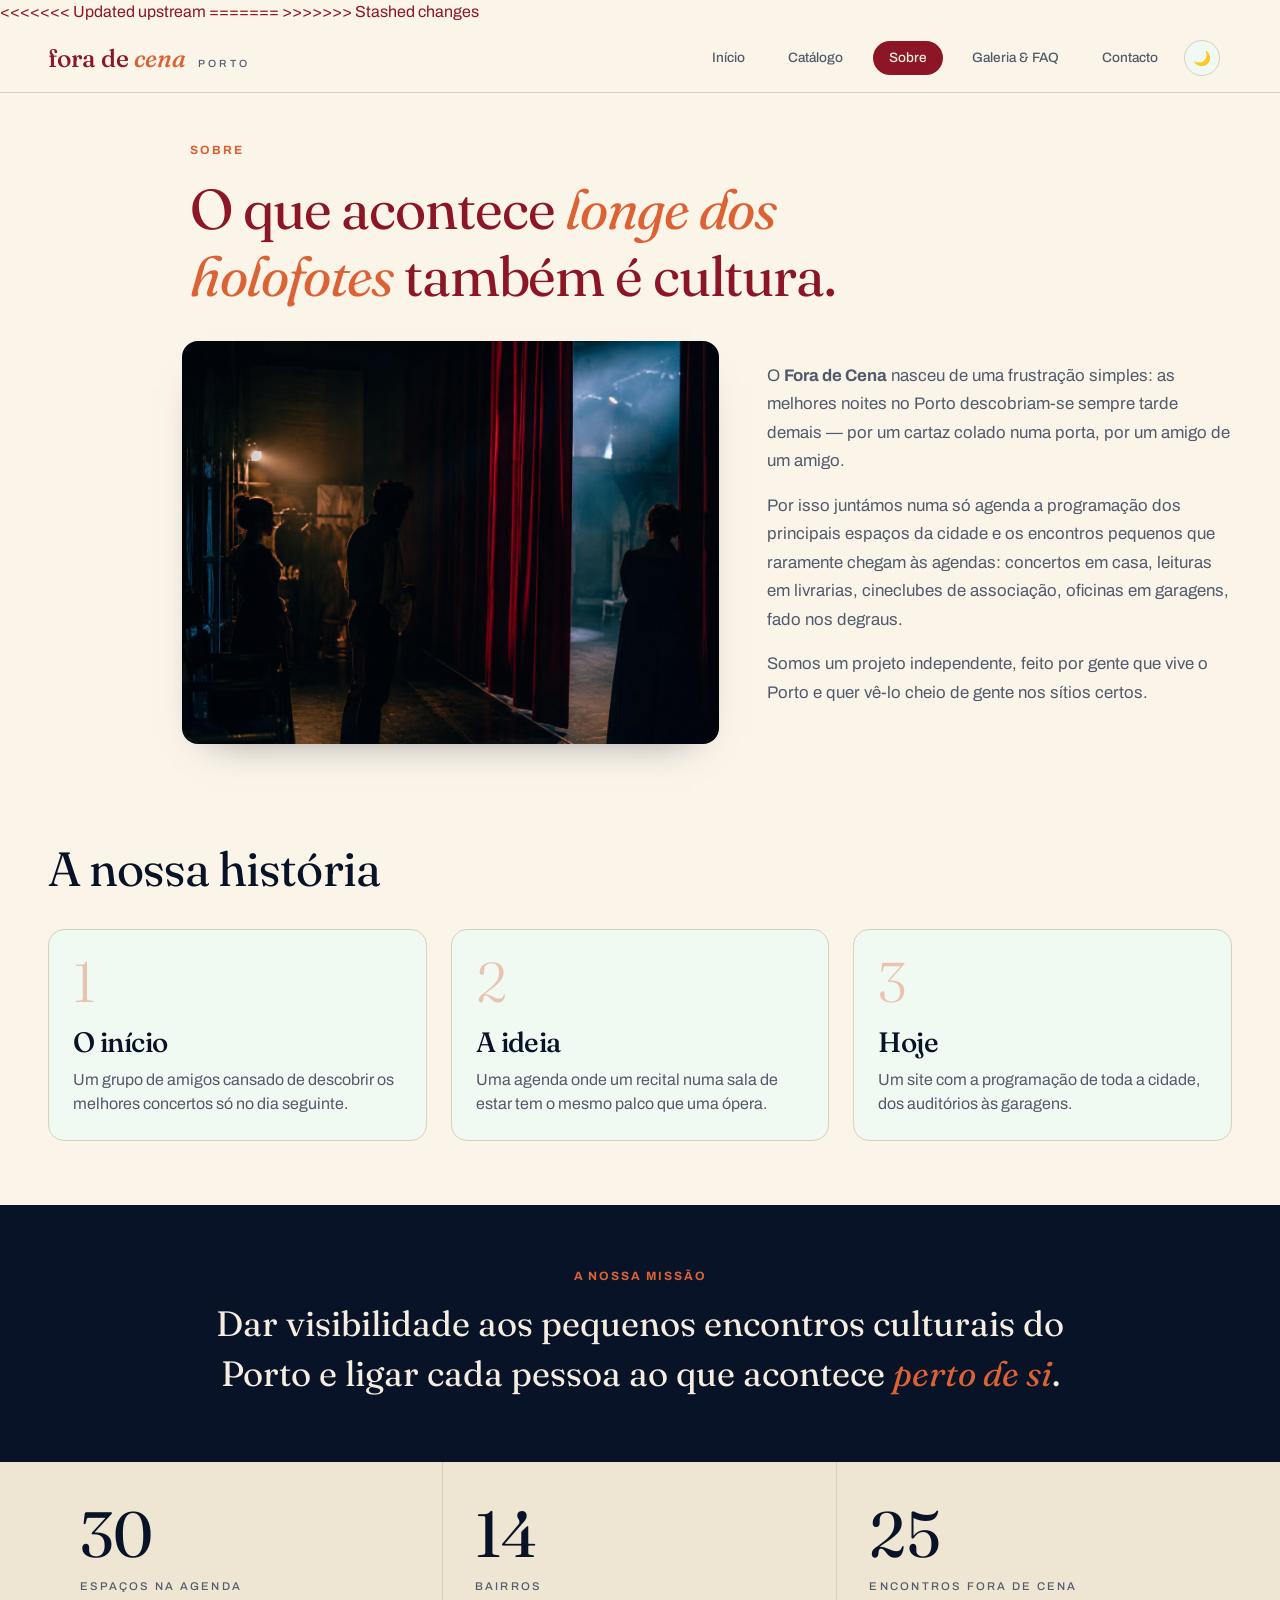
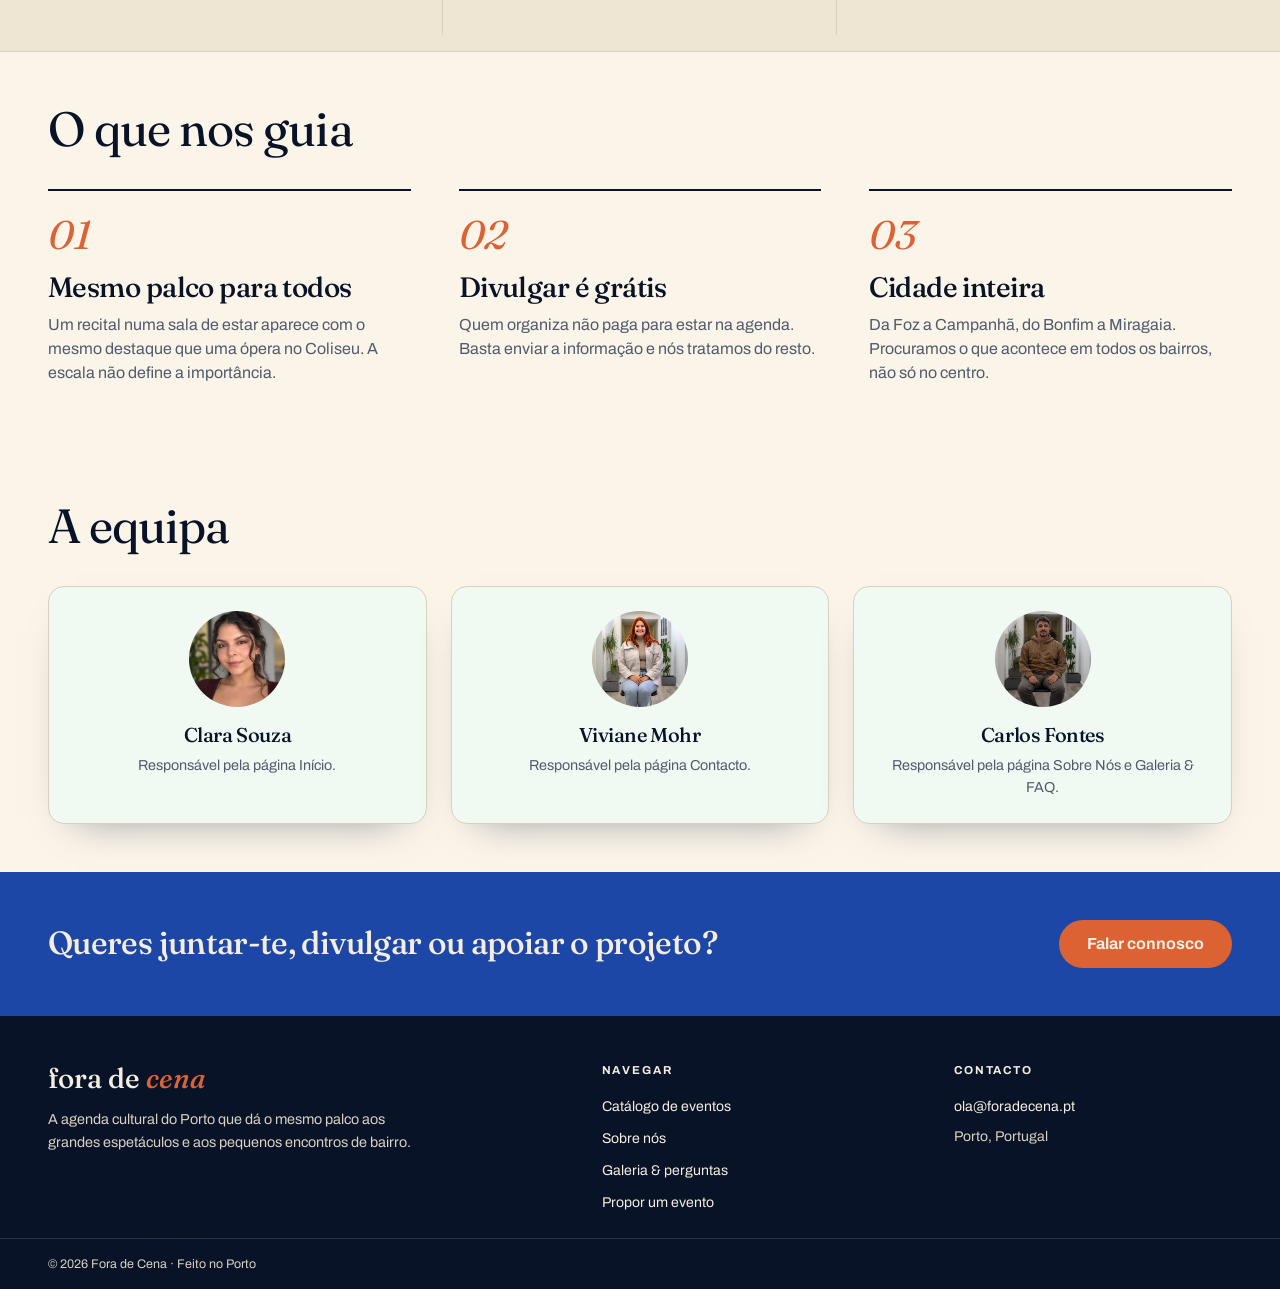
==== commit 1bee187f: "Página about" ====
--- a/about.html
+++ b/about.html
@@ -6,10 +6,19 @@
   <title>Fora de Cena — Porto</title>
   <!-- Bootstrap-->
   <link href="https://cdn.jsdelivr.net/npm/bootstrap@5.3.3/dist/css/bootstrap.min.css" rel="stylesheet">
+<<<<<<< Updated upstream
+  <!-- CSS -->
+  <link rel="stylesheet" href="css/style.css">
+=======
+  <!-- Fontes do guia de estilo: Fraunces (títulos) e Archivo (texto) -->
+  <link href="https://fonts.googleapis.com/css2?family=Archivo:wght@400;500;700&family=Fraunces:ital,wght@0,300;0,400;0,500;1,400&display=swap" rel="stylesheet">
   <!-- CSS geral (header e footer) -->
   <link rel="stylesheet" href="css/style.css">
   <!-- CSS da sua página-->
    <link rel="stylesheet" href="css/about.css">
+  <!-- JS da página Sobre (defer = só corre depois de o HTML carregar) -->
+  <script src="js/about.js" defer></script>
+>>>>>>> Stashed changes
 </head>
 
 <body class="d-flex flex-column min-vh-100">
@@ -61,13 +70,195 @@
   </header>
 
 
-
-  <!-- Preencha aqui com seu código -->
-  <main class="flex-grow-1 py-5">
-    <div class="container-fluid px-3 px-md-4 px-lg-5">
-      <!-- Conteúdo específico da página -->
-    </div>
-  </main>
+  <main>
+
+        <!-- 1. TÍTULO DA PÁGINA (o único h1 da página) -->
+        <section id="titulo-pagina" class="titulo-pagina">
+            <div class="container-fluid contentor">
+                <p class="etiqueta">Sobre</p>
+                <h1>O que acontece <em>longe dos holofotes</em> também é cultura.</h1>
+            </div>
+        </section>
+
+
+        <!-- 2. QUEM SOMOS: foto à esquerda e texto à direita (no telemóvel ficam um por baixo do outro) -->
+        <section id="quem-somos" class="quem-somos" aria-label="Quem somos">
+            <div class="container-fluid contentor">
+                <div class="row g-4 g-lg-5">
+
+                    <div class="col-12 col-lg-7">
+                        <img src="img/bastidores.sobre-inicio.jpg" class="foto-principal" width="960" height="640"
+                            alt="Bastidores de um teatro">
+                    </div>
+
+                    <div class="col-12 col-lg-5 texto-quem-somos">
+                        <p>O <strong>Fora de Cena</strong> nasceu de uma frustração simples: as melhores noites no Porto
+                            descobriam-se sempre tarde demais — por um cartaz colado numa porta, por um amigo de um
+                            amigo.</p>
+                        <p>Por isso juntámos numa só agenda a programação dos principais espaços da cidade e os
+                            encontros pequenos que raramente chegam às agendas: concertos em casa, leituras em
+                            livrarias, cineclubes de associação, oficinas em garagens, fado nos degraus.</p>
+                        <p>Somos um projeto independente, feito por gente que vive o Porto e quer vê-lo cheio de gente
+                            nos sítios certos.</p>
+                    </div>
+
+                </div>
+            </div>
+        </section>
+
+
+        <!-- 3. HISTÓRIA: 3 cartões  -->
+        <section id="historia" class="historia">
+            <div class="container-fluid contentor">
+                <h2 class="titulo-seccao">A nossa história</h2>
+
+                <ol class="row g-3 g-md-4 lista-limpa">
+                    <li class="col-12 col-md-4">
+                        <article class="cartao-historia">
+                            <span class="numero-historia" aria-hidden="true">1</span>
+                            <h3>O início</h3>
+                            <p>Um grupo de amigos cansado de descobrir os melhores concertos só no dia seguinte.</p>
+                        </article>
+                    </li>
+                    <li class="col-12 col-md-4">
+                        <article class="cartao-historia">
+                            <span class="numero-historia" aria-hidden="true">2</span>
+                            <h3>A ideia</h3>
+                            <p>Uma agenda onde um recital numa sala de estar tem o mesmo palco que uma ópera.</p>
+                        </article>
+                    </li>
+                    <li class="col-12 col-md-4">
+                        <article class="cartao-historia">
+                            <span class="numero-historia" aria-hidden="true">3</span>
+                            <h3>Hoje</h3>
+                            <p>Um site com a programação de toda a cidade, dos auditórios às garagens.</p>
+                        </article>
+                    </li>
+                </ol>
+            </div>
+        </section>
+
+
+        <!-- 4. MISSÃO: faixa escura com uma frase grande -->
+        <section id="missao" class="missao">
+            <div class="container">
+                <h2 class="etiqueta">A nossa missão</h2>
+                <p class="missao-texto">Dar visibilidade aos pequenos encontros culturais do Porto e ligar cada pessoa
+                    ao que acontece <em>perto de si</em>.</p>
+            </div>
+        </section>
+
+
+        <!-- 5. NÚMEROS: 3 lado a lado em todos os ecrãs -->
+        <section id="numeros" class="numeros" aria-label="O Fora de Cena em números">
+            <div class="container-fluid contentor">
+                <ul class="row g-0 lista-limpa">
+                    <li class="col-4 numero">
+                        <p class="numero-valor">30</p>
+                        <p class="numero-legenda">espaços na agenda</p>
+                    </li>
+                    <li class="col-4 numero">
+                        <p class="numero-valor">14</p>
+                        <p class="numero-legenda">bairros</p>
+                    </li>
+                    <li class="col-4 numero">
+                        <p class="numero-valor">25</p>
+                        <p class="numero-legenda">encontros fora de cena</p>
+                    </li>
+                </ul>
+            </div>
+        </section>
+
+
+        <!-- 6. VALORES: o que nos guia  -->
+        <section id="valores" class="valores">
+            <div class="container-fluid contentor">
+                <h2 class="titulo-seccao">O que nos guia</h2>
+
+                <div class="row g-4 g-lg-5">
+                    <!-- A coluna (article) cria o espaço; a linha fica na div de dentro. Por isso são 3 linhas separadas -->
+                    <article class="col-12 col-md-4">
+                        <div class="valor">
+                            <p class="valor-numero" aria-hidden="true">01</p>
+                            <h3>Mesmo palco para todos</h3>
+                            <p>Um recital numa sala de estar aparece com o mesmo destaque que uma ópera no Coliseu. A
+                                escala não define a importância.</p>
+                        </div>
+                    </article>
+                    <article class="col-12 col-md-4">
+                        <div class="valor">
+                            <p class="valor-numero" aria-hidden="true">02</p>
+                            <h3>Divulgar é grátis</h3>
+                            <p>Quem organiza não paga para estar na agenda. Basta enviar a informação e nós tratamos do
+                                resto.</p>
+                        </div>
+                    </article>
+                    <article class="col-12 col-md-4">
+                        <div class="valor">
+                            <p class="valor-numero" aria-hidden="true">03</p>
+                            <h3>Cidade inteira</h3>
+                            <p>Da Foz a Campanhã, do Bonfim a Miragaia. Procuramos o que acontece em todos os bairros,
+                                não só no centro.</p>
+                        </div>
+                    </article>
+                </div>
+            </div>
+        </section>
+
+
+        <!-- 7. EQUIPA: 3 cartões -->
+        <section id="equipa" class="equipa">
+            <div class="container-fluid contentor">
+                <h2 class="titulo-seccao">A equipa</h2>
+
+                <div class="row g-3 g-md-4">
+
+                    <!-- Cartão da Clara -->
+                    <article class="col-12 col-md-4">
+                        <div class="cartao-equipa">
+                            <img src="img/Clara.jpeg" class="foto-equipa" width="96" height="96"
+                                alt="Fotografia de Clara Souza">
+                            <h3>Clara Souza</h3>
+                            <p class="bio">Responsável pela página Início.</p>
+                        </div>
+                    </article>
+
+                    <!-- Cartão da Viviane -->
+                    <article class="col-12 col-md-4">
+                        <div class="cartao-equipa">
+                            <img src="img/Vivi.jpeg" class="foto-equipa" width="96" height="96"
+                                alt="Fotografia de Viviane Mohr">
+                            <h3>Viviane Mohr</h3>
+
+                            <p class="bio">Responsável pela página Contacto.</p>
+                        </div>
+                    </article>
+
+                    <!-- Cartão do Carlos -->
+                    <article class="col-12 col-md-4">
+                        <div class="cartao-equipa">
+                            <img src="img/Carlos.jpeg" class="foto-equipa" width="96" height="96"
+                                alt="Fotografia de Carlos Fontes">
+                            <h3>Carlos Fontes</h3>
+
+                            <p class="bio">Responsável pela página Sobre Nós e Galeria & FAQ.</p>
+                        </div>
+                    </article>
+
+                </div>
+            </div>
+        </section>
+
+
+        <!-- 8. CONVITE PARA CONTACTO: faixa de azulejos com botão para a página de contacto -->
+        <section id="convite" class="convite">
+            <div class="container-fluid contentor convite-conteudo">
+                <h2>Queres juntar-te, divulgar ou apoiar o projeto?</h2>
+                <a href="contact.html" class="botao-principal">Falar connosco</a>
+            </div>
+        </section>
+
+    </main>
 
 
 
--- a/css/about.css
+++ b/css/about.css
@@ -0,0 +1,392 @@
+/* Margens laterais iguais às do header e do footer */
+.contentor {
+  padding-left: 1rem;
+  padding-right: 1rem;
+}
+
+@media (min-width: 768px) {
+  .contentor {
+    padding-left: 1.5rem;
+    padding-right: 1.5rem;
+  }
+}
+
+@media (min-width: 992px) {
+  .contentor {
+    padding-left: 3rem;
+    padding-right: 3rem;
+  }
+}
+
+/* Espaço vertical entre as secções da página */
+.titulo-pagina,
+.quem-somos,
+.historia,
+.numeros,
+.valores,
+.equipa {
+  padding-top: 3rem;
+  padding-bottom: 3rem;
+}
+
+/* Texto pequeno em maiúsculas que aparece por cima dos títulos */
+.etiqueta {
+  font-family: var(--font-texto);
+  font-size: 0.75rem;
+  font-weight: 700;
+  letter-spacing: 0.16em;
+  text-transform: uppercase;
+  color: var(--terracota);
+  margin-bottom: 1rem;
+}
+
+/* Títulos das secções (h2) */
+.titulo-seccao {
+  font-size: 2.5rem;
+  font-weight: 400;
+  color: var(--noite); /* guia: --noite = texto sobre fundo claro */
+  margin-bottom: 2rem;
+}
+
+@media (min-width: 992px) {
+  .titulo-seccao {
+    font-size: 3rem;
+  }
+}
+
+/* Tira as bolinhas/números e o recuo das listas <ol> e <ul> */
+.lista-limpa {
+  list-style: none;
+  padding-left: 0;
+}
+
+/* Itálicos de destaque a terracota (guia de estilo) */
+.titulo-pagina em,
+.missao-texto em {
+  color: var(--terracota);
+}
+
+
+/* ---------- 1. TÍTULO DA PÁGINA ---------- */
+
+/* Menos espaço entre o título e a foto que vem logo a seguir */
+.titulo-pagina {
+  padding-bottom: 0;
+}
+
+.quem-somos {
+  padding-top: 1.5rem;
+}
+
+.titulo-pagina h1 {
+  font-size: 2.2rem;
+  font-weight: 400;
+  max-width: 20ch; /* corta a linha a ~20 letras para o título não ficar muito comprido */
+}
+
+@media (min-width: 992px) {
+  .titulo-pagina h1 {
+    font-size: 3.5rem;
+  }
+
+  /* Empurra o título para dentro, para alinhar com o início da foto
+     (a foto ocupa 80% da coluna e está encostada à direita) */
+  .titulo-pagina .etiqueta,
+  .titulo-pagina h1 {
+    margin-left: 12%;
+  }
+}
+
+
+/* ---------- 2. QUEM SOMOS ---------- */
+
+/* Foto grande: ocupa a largura da coluna e tem cantos arredondados */
+.foto-principal {
+  width: 80%;
+  height: auto;
+  border-radius: var(--raio); /* 16px, como pede o guia para cartões */
+  object-fit: cover;
+  box-shadow: var(--sombra);
+}
+
+/* No computador (foto e texto lado a lado): a foto encosta à direita
+   da sua coluna, para ficar perto do texto */
+@media (min-width: 992px) {
+  .foto-principal {
+    display: block;
+    margin-left: auto;
+  }
+
+  /* O texto fica centrado na vertical, à altura do meio da foto */
+  .texto-quem-somos {
+    align-self: center;
+  }
+}
+
+.texto-quem-somos p {
+  font-size: 1.05rem;
+  line-height: 1.7;
+  color: var(--texto-suave);
+}
+
+
+/* ---------- 3. HISTÓRIA ---------- */
+
+.cartao-historia {
+  height: 100%; /* os 3 cartões ficam com a mesma altura */
+  padding: 1.5rem;
+  background-color: var(--cartao);
+  border: 1px solid var(--linha);
+  border-radius: var(--raio);
+}
+
+/* Número grande e clarinho (1, 2, 3) */
+.numero-historia {
+  display: block;
+  font-family: var(--font-titulos);
+  font-size: 3.5rem;
+  font-weight: 300;
+  line-height: 1;
+  color: var(--terracota);
+  opacity: 0.35; /* 35% visível = terracota bem suave */
+  margin-bottom: 1rem;
+}
+
+.cartao-historia h3 {
+  color: var(--noite);
+}
+
+.cartao-historia p {
+  color: var(--texto-suave);
+  margin-bottom: 0;
+}
+
+
+/* ---------- 4. MISSÃO (faixa escura) ---------- */
+
+.missao {
+  background-color: var(--noite);
+  color: var(--texto-claro);
+  padding-top: 4rem;
+  padding-bottom: 4rem;
+  text-align: center;
+}
+
+.missao-texto {
+  font-family: var(--font-titulos);
+  font-size: 1.6rem;
+  line-height: 1.4;
+  max-width: 40ch;
+  margin: 0 auto; /* centra o parágrafo */
+}
+
+@media (min-width: 992px) {
+  .missao-texto {
+    font-size: 2.2rem;
+  }
+}
+
+
+/* ---------- 5. NÚMEROS ---------- */
+
+/* Faixa cor de areia a toda a largura, com linha em baixo */
+.numeros {
+  background-color: var(--areia);
+  border-bottom: 1px solid var(--linha);
+  padding-top: 0;
+  padding-bottom: 0;
+}
+
+/* Cada número: alinhado à esquerda, com espaço à volta */
+.numero {
+  text-align: left;
+  padding: 2rem 1rem;
+  border-right: 1px solid var(--linha); /* linha a separar os números */
+}
+
+/* O último número não precisa de linha à direita */
+.numero:last-child {
+  border-right: none;
+}
+
+.numero-valor {
+  font-family: var(--font-titulos);
+  font-size: 2.5rem;
+  font-weight: 400;
+  line-height: 1;
+  color: var(--noite);
+  margin-bottom: 0.75rem;
+}
+
+/* Legenda pequena, em maiúsculas e com letras afastadas */
+.numero-legenda {
+  font-size: 0.7rem;
+  font-weight: 500;
+  letter-spacing: 0.2em;
+  text-transform: uppercase;
+  color: var(--texto-suave);
+  margin-bottom: 0;
+}
+
+@media (min-width: 768px) {
+  .numero {
+    padding: 2.5rem 2rem;
+  }
+
+  .numero-valor {
+    font-size: 4rem;
+  }
+}
+
+
+/* ---------- 6. VALORES ---------- */
+
+/* Linha fina por cima de cada valor */
+.valor {
+  border-top: 2px solid var(--noite);
+  padding-top: 1.5rem;
+}
+
+.valor-numero {
+  font-family: var(--font-titulos);
+  font-style: italic;
+  font-size: 2.5rem;
+  line-height: 1;
+  color: var(--terracota);
+  margin-bottom: 1rem;
+}
+
+.valor h3 {
+  color: var(--noite);
+}
+
+.valor p:last-child {
+  color: var(--texto-suave);
+}
+
+
+/* ---------- 7. EQUIPA ---------- */
+
+.cartao-equipa {
+  height: 100%;
+  padding: 1.5rem;
+  text-align: center;
+  background-color: var(--cartao);
+  border: 1px solid var(--linha);
+  border-radius: var(--raio);
+  box-shadow: var(--sombra);
+}
+
+/* Fotografias da equipa redondas (círculo) */
+.foto-equipa {
+  width: 96px;
+  height: 96px;
+  object-fit: cover; /* corta a foto sem a deformar */
+  border-radius: 50%; /* 50% = círculo perfeito */
+  margin-bottom: 1rem;
+}
+
+.cartao-equipa h3 {
+  font-size: 1.25rem;
+  color: var(--noite); /* quase preto, cor do guia */
+}
+
+.bio {
+  font-size: 0.9rem;
+  color: var(--texto-suave);
+  margin-bottom: 0;
+}
+
+
+/* ---------- 8. CONVITE PARA CONTACTO ---------- */
+
+.convite {
+  background-color: var(--azulejo);
+  color: var(--texto-claro);
+  padding-top: 3rem;
+  padding-bottom: 3rem;
+}
+
+/* No telemóvel: título e botão um por baixo do outro.
+   No computador: lado a lado. */
+.convite-conteudo {
+  display: flex;
+  flex-direction: column;
+  align-items: flex-start;
+  gap: 1.5rem;
+}
+
+@media (min-width: 992px) {
+  .convite-conteudo {
+    flex-direction: row;
+    align-items: center;
+    justify-content: space-between;
+  }
+}
+
+.convite h2 {
+  margin-bottom: 0;
+}
+
+/* Botão principal: terracota e em forma de "pill" */
+.botao-principal {
+  display: inline-block;
+  padding: 0.75rem 1.75rem;
+  border-radius: 999px;
+  background-color: var(--terracota);
+  color: var(--texto-claro);
+  font-weight: 700;
+  text-decoration: none;
+  white-space: nowrap;
+}
+
+.botao-principal:hover {
+  background-color: var(--tinta);
+  color: var(--texto-claro);
+}
+
+
+/* ---------- TEMA ESCURO ---------- */
+/* Quando o botão 🌙 muda o tema, os cartões ficam escuros
+   para o texto claro continuar a ler-se bem. */
+
+[data-bs-theme="dark"] .cartao-historia,
+[data-bs-theme="dark"] .cartao-equipa {
+  background-color: rgba(245, 238, 224, 0.06);
+  border-color: rgba(245, 238, 224, 0.15);
+}
+
+[data-bs-theme="dark"] .texto-quem-somos p,
+[data-bs-theme="dark"] .cartao-historia p,
+[data-bs-theme="dark"] .numero-legenda,
+[data-bs-theme="dark"] .valor p:last-child,
+[data-bs-theme="dark"] .bio {
+  color: var(--linha);
+}
+
+/* Títulos e números escuros (--noite) passam a claros no tema escuro */
+[data-bs-theme="dark"] .titulo-seccao,
+[data-bs-theme="dark"] .cartao-historia h3,
+[data-bs-theme="dark"] .valor h3,
+[data-bs-theme="dark"] .cartao-equipa h3,
+[data-bs-theme="dark"] .numero-valor {
+  color: var(--texto-claro);
+}
+
+[data-bs-theme="dark"] .numeros {
+  background-color: rgba(245, 238, 224, 0.06);
+  border-bottom-color: rgba(245, 238, 224, 0.15);
+}
+
+[data-bs-theme="dark"] .numero {
+  border-right-color: rgba(245, 238, 224, 0.15);
+}
+
+[data-bs-theme="dark"] .valor {
+  border-top-color: var(--terracota);
+}
+
+[data-bs-theme="dark"] .missao {
+  border-top: 1px solid rgba(245, 238, 224, 0.14);
+  border-bottom: 1px solid rgba(245, 238, 224, 0.14);
+}
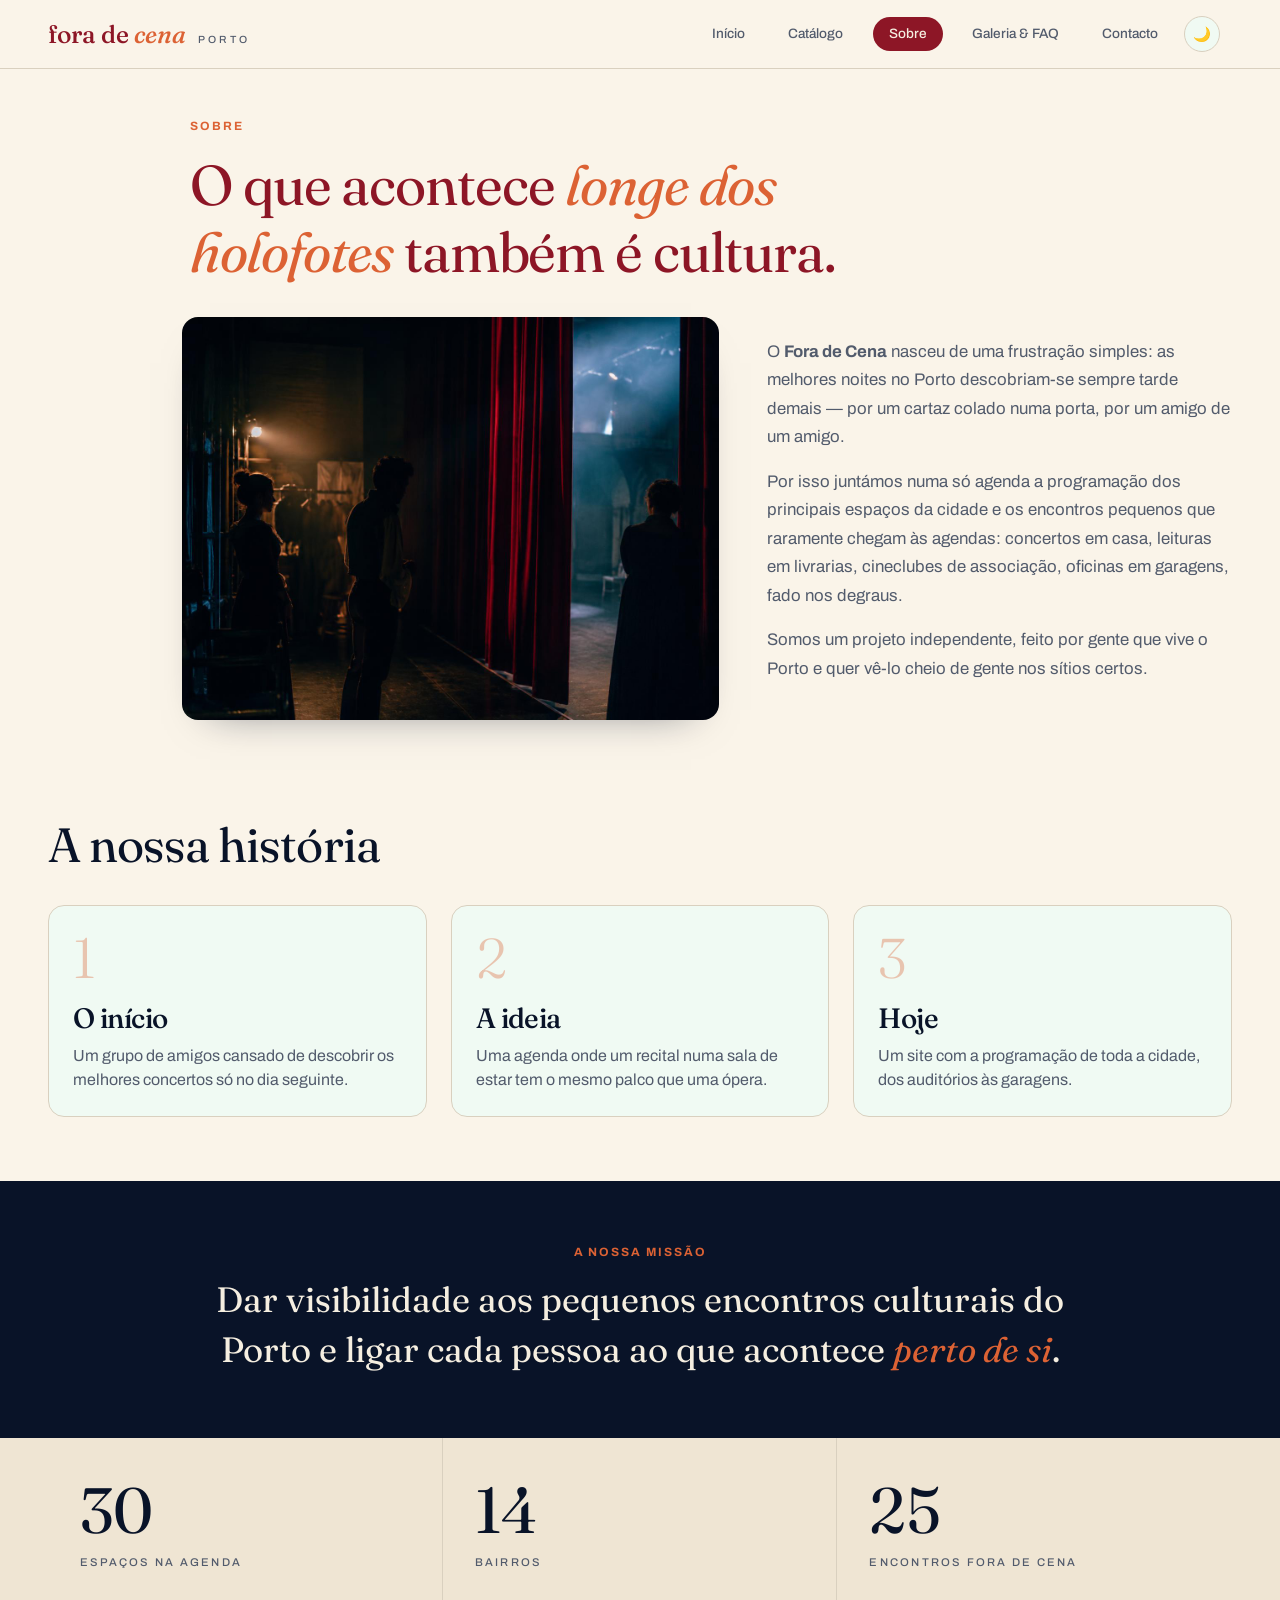
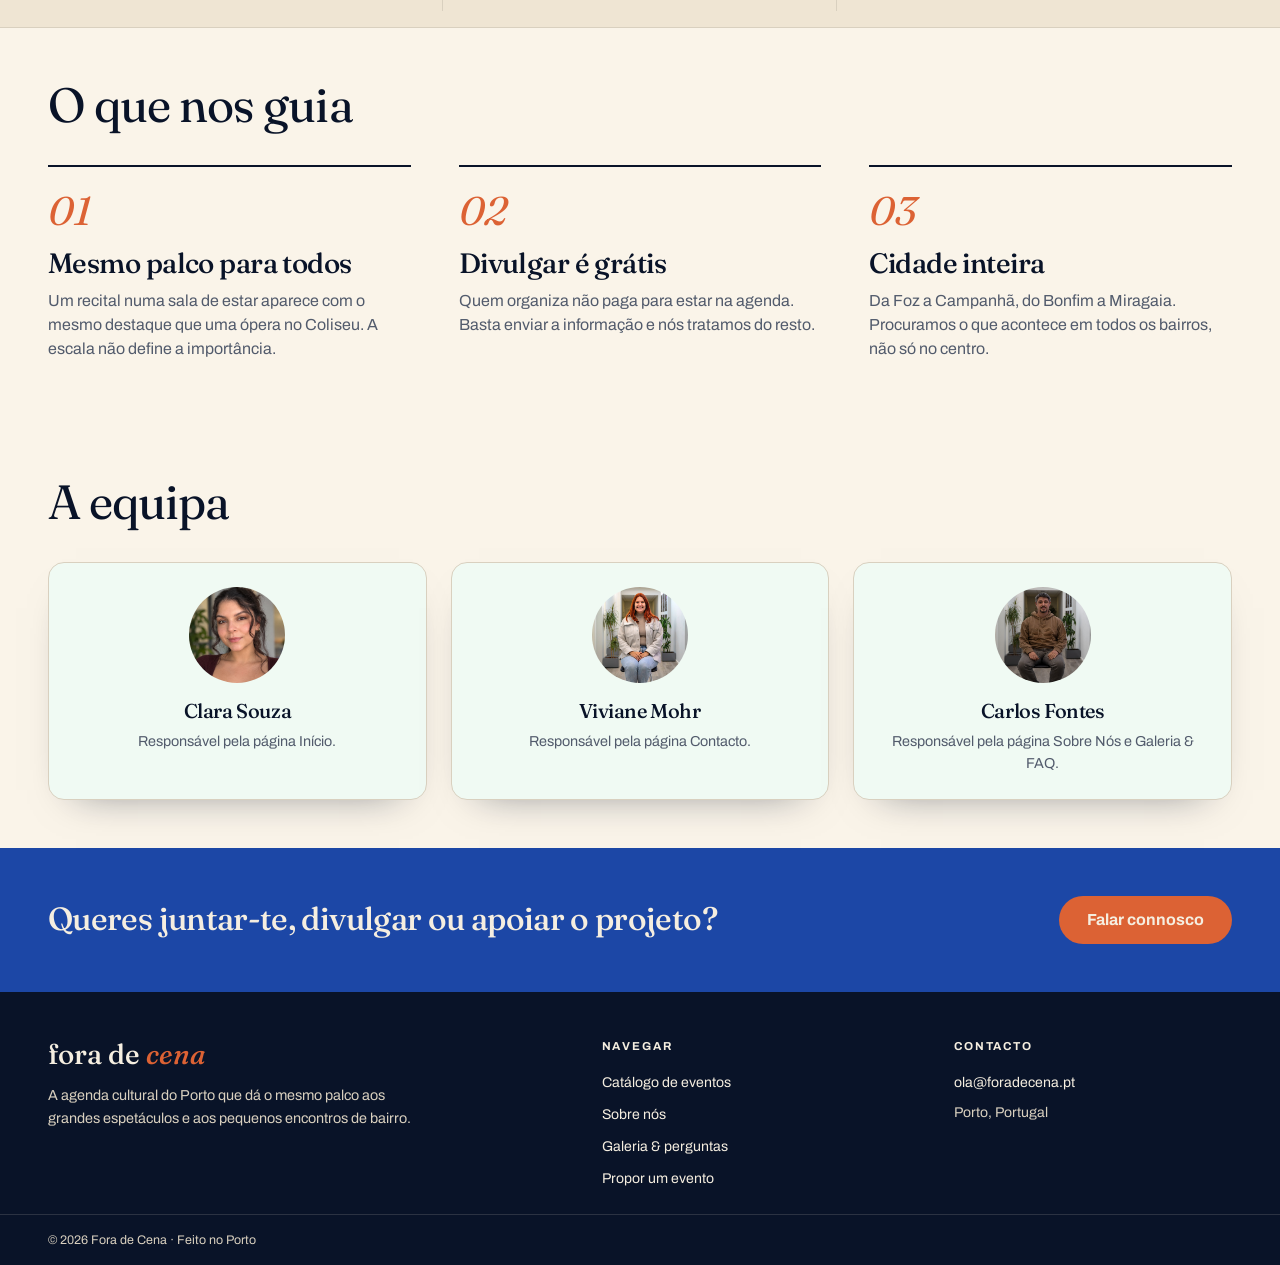
==== commit 8f18a45e: "Merge branch 'main' into carlos" ====
--- a/about.html
+++ b/about.html
@@ -6,10 +6,6 @@
   <title>Fora de Cena — Porto</title>
   <!-- Bootstrap-->
   <link href="https://cdn.jsdelivr.net/npm/bootstrap@5.3.3/dist/css/bootstrap.min.css" rel="stylesheet">
-<<<<<<< Updated upstream
-  <!-- CSS -->
-  <link rel="stylesheet" href="css/style.css">
-=======
   <!-- Fontes do guia de estilo: Fraunces (títulos) e Archivo (texto) -->
   <link href="https://fonts.googleapis.com/css2?family=Archivo:wght@400;500;700&family=Fraunces:ital,wght@0,300;0,400;0,500;1,400&display=swap" rel="stylesheet">
   <!-- CSS geral (header e footer) -->
@@ -18,7 +14,6 @@
    <link rel="stylesheet" href="css/about.css">
   <!-- JS da página Sobre (defer = só corre depois de o HTML carregar) -->
   <script src="js/about.js" defer></script>
->>>>>>> Stashed changes
 </head>
 
 <body class="d-flex flex-column min-vh-100">
